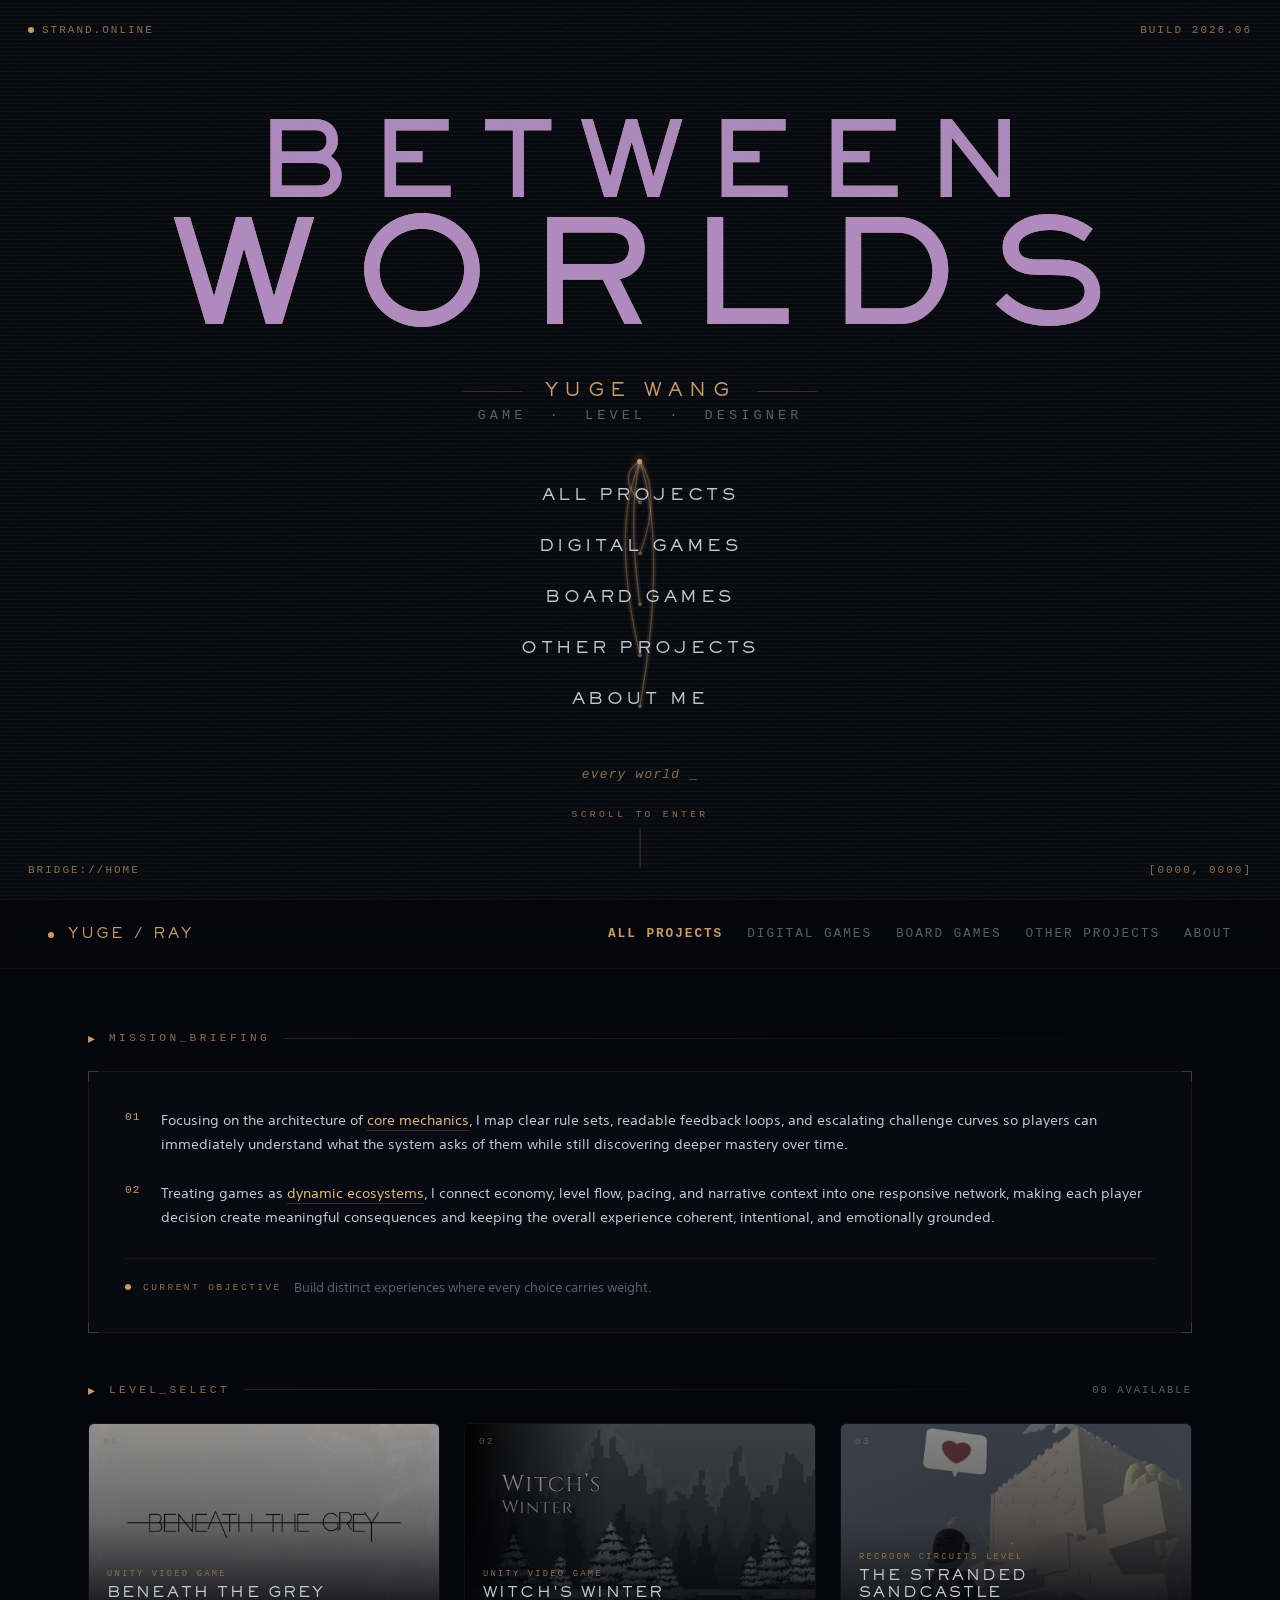
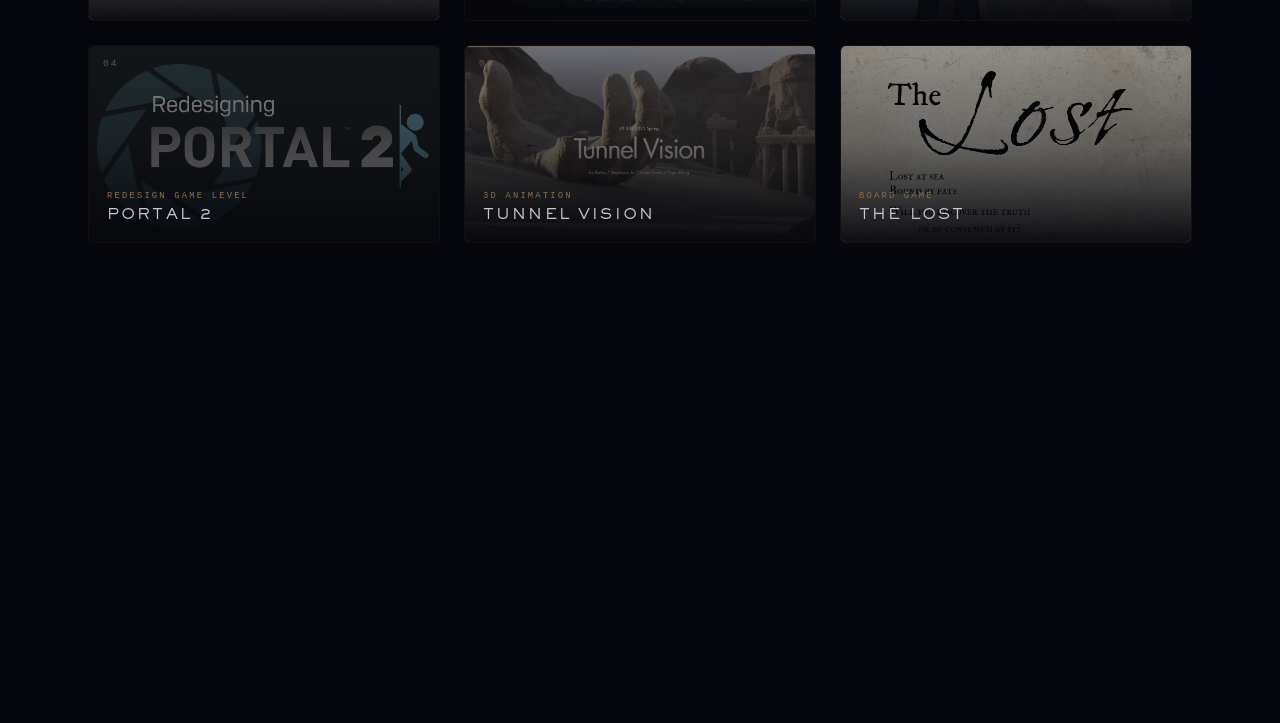
==== index.html @ 74f47733 "done" ====
<!DOCTYPE html>
<html lang="en">
<head>
  <meta charset="UTF-8">
  <title>Yuge Wang — Game & Level Designer</title>
  <meta name="viewport" content="width=device-width, initial-scale=1">
  <link rel="stylesheet" href="css/main.css">
  <link rel="stylesheet" href="css/home.css">

  <script type="importmap">
  {
    "imports": {
      "three": "https://cdn.jsdelivr.net/npm/three@0.172/build/three.module.js",
      "three/addons/": "https://cdn.jsdelivr.net/npm/three@0.172/examples/jsm/"
    }
  }
  </script>
</head>
<body>

  <!-- timefall rain layers -->
  <div class="timefall" aria-hidden="true"></div>
  <div class="timefall timefall--slow" aria-hidden="true"></div>
  <div class="grain" aria-hidden="true"></div>

  <!-- ======= HERO ======= -->
  <header class="hero" id="hero">

    <!-- Three.js WebGL canvas mounts here -->
    <div id="heroWebGL" class="hero-webgl"></div>

    <!-- Strand connection canvas -->
    <canvas id="strandCanvas" class="strand-canvas" aria-hidden="true"></canvas>

    <!-- HUD corners -->
    <div class="hud hud-tl anim-fade" style="--d:2s"><span class="hud-dot"></span>STRAND.ONLINE</div>
    <div class="hud hud-tr anim-fade" style="--d:2.2s">BUILD 2026.06</div>
    <div class="hud hud-bl anim-fade" style="--d:2.4s">BRIDGE://HOME</div>
    <div class="hud hud-br anim-fade" style="--d:2.6s" id="heroCoords">[0000, 0000]</div>

    <!-- Menu overlay -->
    <div class="menu-screen">

      <div class="hero-upper anim-fade" style="--d:.3s">
        <h1 class="hero-headline chromatic" data-text="BETWEEN">BETWEEN</h1>
        <h1 class="hero-headline hero-headline--2 chromatic" data-text="WORLDS">WORLDS</h1>
      </div>

      <div class="hero-credit anim-fade" style="--d:.7s">
        <span class="credit-line"></span>
        <span class="credit-name">Yuge Wang</span>
        <span class="credit-line"></span>
      </div>

      <p class="hero-role anim-fade" style="--d:.9s">game &ensp;· &ensp;level &ensp;· &ensp;designer</p>

      <!-- strand origin point -->
      <div class="strand-origin anim-fade" style="--d:1s" aria-hidden="true"></div>

      <nav class="main-menu anim-fade" style="--d:1.1s" id="mainMenu">
        <a href="#content-start" class="menu-item" data-filter="all">
          <span class="mi-label">ALL PROJECTS</span>
          <span class="mi-desc">explore all works</span>
        </a>
        <a href="#content-start" class="menu-item" data-filter="digital">
          <span class="mi-label">DIGITAL GAMES</span>
          <span class="mi-desc">Unity & Rec Room</span>
        </a>
        <a href="#content-start" class="menu-item" data-filter="board">
          <span class="mi-label">BOARD GAMES</span>
          <span class="mi-desc">tabletop systems</span>
        </a>
        <a href="#content-start" class="menu-item" data-filter="other">
          <span class="mi-label">OTHER PROJECTS</span>
          <span class="mi-desc">level design & 3D</span>
        </a>
        <a href="aboutMe.html" class="menu-item">
          <span class="mi-label">ABOUT ME</span>
          <span class="mi-desc">player profile</span>
        </a>
      </nav>

      <p class="hero-flavor anim-fade" style="--d:1.6s">
        <span id="typedText"></span><span class="blink-cursor">_</span>
      </p>
    </div>

    <a href="#content-start" class="scroll-cta anim-fade" style="--d:2s">
      <span class="scroll-label">SCROLL TO ENTER</span>
      <span class="scroll-line"></span>
    </a>
  </header>

  <!-- ======= PAGE CONTENT ======= -->
  <div class="page-wrapper" id="content-start">

    <div class="topbar">
      <div class="topbar-logo">
        <span class="status-dot" aria-hidden="true"></span>
        <a href="index.html">Yuge / Ray</a>
      </div>
      <nav class="topbar-nav desktop-nav">
        <a href="#content-start" class="topbar-link is-active" data-filter="all">All Projects</a>
        <a href="#content-start" class="topbar-link" data-filter="digital">Digital Games</a>
        <a href="#content-start" class="topbar-link" data-filter="board">Board Games</a>
        <a href="#content-start" class="topbar-link" data-filter="other">Other Projects</a>
        <a href="aboutMe.html" class="topbar-link">About</a>
      </nav>
      <button class="hamburger" onclick="toggleMenu()" aria-label="Toggle navigation menu" aria-expanded="false" aria-controls="mobileMenu">
        <span></span><span></span><span></span>
      </button>
    </div>

    <div class="mobile-menu-overlay" id="mobileMenu">
      <button class="close-btn" onclick="toggleMenu()">×</button>
      <nav class="mobile-nav-links">
        <a href="#content-start" class="mobile-link is-active" data-filter="all">All Projects</a>
        <a href="#content-start" class="mobile-link" data-filter="digital">Digital Games</a>
        <a href="#content-start" class="mobile-link" data-filter="board">Board Games</a>
        <a href="#content-start" class="mobile-link" data-filter="other">Other Projects</a>
        <a href="aboutMe.html" class="mobile-link">About</a>
      </nav>
    </div>

    <div class="scroll-progress" id="scrollProgress" aria-hidden="true"></div>

    <main class="main-content">

      <!-- MISSION BRIEFING -->
      <section class="mission-briefing">
        <div class="sec-header reveal">
          <span class="sec-marker">▸</span>
          <span class="sec-label">MISSION_BRIEFING</span>
          <span class="sec-line"></span>
        </div>

        <div class="briefing-panel reveal">
          <span class="panel-corner pc-tl" aria-hidden="true"></span>
          <span class="panel-corner pc-tr" aria-hidden="true"></span>
          <span class="panel-corner pc-bl" aria-hidden="true"></span>
          <span class="panel-corner pc-br" aria-hidden="true"></span>

          <div class="briefing-body">
            <div class="brief-row">
              <span class="brief-idx">01</span>
              <p class="briefing-text">
                Focusing on the architecture of <span class="highlight-tape">core mechanics</span>, I map clear rule sets, readable feedback loops, and escalating challenge curves so players can immediately understand what the system asks of them while still discovering deeper mastery over time.
              </p>
            </div>
            <div class="brief-row">
              <span class="brief-idx">02</span>
              <p class="briefing-text">
                Treating games as <span class="highlight-tape">dynamic ecosystems</span>, I connect economy, level flow, pacing, and narrative context into one responsive network, making each player decision create meaningful consequences and keeping the overall experience coherent, intentional, and emotionally grounded.
              </p>
            </div>
          </div>

          <div class="objective-bar">
            <span class="obj-dot" aria-hidden="true"></span>
            <span class="obj-tag">CURRENT OBJECTIVE</span>
            <span class="obj-text">Build distinct experiences where every choice carries weight.</span>
          </div>
        </div>
      </section>

      <!-- LEVEL SELECT -->
      <section class="level-select">
        <div class="sec-header reveal">
          <span class="sec-marker">▸</span>
          <span class="sec-label">LEVEL_SELECT</span>
          <span class="sec-line"></span>
          <span class="sec-count">08 AVAILABLE</span>
        </div>

        <div class="project-grid">
          <a href="projects/beneathTheGrey.html" class="project-card reveal" data-tilt data-cat="digital">
            <span class="card-lv">01</span>
            <div class="card-img"><img src="img/beneathTheGrey/Cover.png" alt="Beneath the Grey" loading="lazy"></div>
            <div class="card-gradient"></div>
            <div class="card-info"><span class="card-type">UNITY VIDEO GAME</span><h3 class="card-name">BENEATH THE GREY</h3></div>
            <div class="card-shine"></div>
          </a>
          <a href="projects/witchsWinter.html" class="project-card reveal" data-tilt data-cat="digital">
            <span class="card-lv">02</span>
            <div class="card-img"><img src="img/witch'sWinter/cover.png" alt="Witch's Winter" loading="lazy"></div>
            <div class="card-gradient"></div>
            <div class="card-info"><span class="card-type">UNITY VIDEO GAME</span><h3 class="card-name">WITCH'S WINTER</h3></div>
            <div class="card-shine"></div>
          </a>
          <a href="projects/sandcastle.html" class="project-card reveal" data-tilt data-cat="digital">
            <span class="card-lv">03</span>
            <div class="card-img"><img src="img/sand-castle/cover.png" alt="The Stranded Sandcastle" loading="lazy"></div>
            <div class="card-gradient"></div>
            <div class="card-info"><span class="card-type">RECROOM CIRCUITS LEVEL</span><h3 class="card-name">THE STRANDED SANDCASTLE</h3></div>
            <div class="card-shine"></div>
          </a>
          <a href="projects/portal2.html" class="project-card reveal" data-tilt data-cat="other">
            <span class="card-lv">04</span>
            <div class="card-img"><img src="img/redesign-portal/cover.png" alt="Portal 2 Level Redesign" loading="lazy"></div>
            <div class="card-gradient"></div>
            <div class="card-info"><span class="card-type">REDESIGN GAME LEVEL</span><h3 class="card-name">PORTAL 2</h3></div>
            <div class="card-shine"></div>
          </a>
          <a href="projects/tunnelVision.html" class="project-card reveal" data-tilt data-cat="other">
            <span class="card-lv">05</span>
            <div class="card-img"><img src="img/tunnel-vision/cover.png" alt="Tunnel Vision" loading="lazy"></div>
            <div class="card-gradient"></div>
            <div class="card-info"><span class="card-type">3D ANIMATION</span><h3 class="card-name">TUNNEL VISION</h3></div>
            <div class="card-shine"></div>
          </a>
          <a href="projects/theLost.html" class="project-card reveal" data-tilt data-cat="board">
            <span class="card-lv">06</span>
            <div class="card-img"><img src="img/the-lost/thelost-poster.png" alt="The Lost" loading="lazy"></div>
            <div class="card-gradient"></div>
            <div class="card-info"><span class="card-type">BOARD GAME</span><h3 class="card-name">THE LOST</h3></div>
            <div class="card-shine"></div>
          </a>
          <a href="projects/purrSuation.html" class="project-card reveal" data-tilt data-cat="board">
            <span class="card-lv">07</span>
            <div class="card-img"><img src="img/purr-suation/cover.png" alt="Purr-suation" loading="lazy"></div>
            <div class="card-gradient"></div>
            <div class="card-info"><span class="card-type">BOARD GAME</span><h3 class="card-name">PURR-SUATION</h3></div>
            <div class="card-shine"></div>
          </a>
          <a href="projects/moonlightIsland.html" class="project-card reveal" data-tilt data-cat="board">
            <span class="card-lv">08</span>
            <div class="card-img"><img src="img/moonlight-island/cover.png" alt="Moonlight Island" loading="lazy"></div>
            <div class="card-gradient"></div>
            <div class="card-info"><span class="card-type">BOARD GAME</span><h3 class="card-name">MOONLIGHT ISLAND</h3></div>
            <div class="card-shine"></div>
          </a>
        </div>
      </section>

      <footer class="page-footer reveal">
        <a href="#hero" class="footer-top">↑ RETURN TO MENU</a>
        <p class="footer-copy">© 2026 Yuge Wang · Crafted World by passion.</p>
      </footer>
    </main>
  </div>

<!-- ======= NON-MODULE SCRIPTS (menu, scroll, cards) ======= -->
<script>
(function () {
  'use strict';

  window.toggleMenu = function () {
    var menu = document.getElementById('mobileMenu');
    var btn  = document.querySelector('.hamburger');
    var open = menu.classList.toggle('active');
    document.body.classList.toggle('no-scroll');
    btn.setAttribute('aria-expanded', open);
  };

  /* --- hero coords --- */
  var hero = document.getElementById('hero');
  var coordsEl = document.getElementById('heroCoords');
  if (hero && window.matchMedia('(pointer:fine)').matches) {
    hero.addEventListener('mousemove', function (e) {
      coordsEl.textContent = '[' +
        String(Math.round(e.clientX)).padStart(4,'0') + ', ' +
        String(Math.round(e.clientY)).padStart(4,'0') + ']';
    });
  }

  /* --- typing --- */
  var typedEl = document.getElementById('typedText');
  var phrase  = 'every world is a bridge to the next';
  var ci = 0;
  function typeNext() {
    if (ci < phrase.length) {
      typedEl.textContent += phrase.charAt(ci++);
      setTimeout(typeNext, 40 + Math.random() * 45);
    }
  }
  setTimeout(typeNext, 1700);

  /* --- menu hover dimming --- */
  var menuItems = document.querySelectorAll('.menu-item');
  menuItems.forEach(function (item) {
    item.addEventListener('mouseenter', function () {
      menuItems.forEach(function (o) { if (o !== item) o.classList.add('dimmed'); });
    });
    item.addEventListener('mouseleave', function () {
      menuItems.forEach(function (o) { o.classList.remove('dimmed'); });
    });
  });

  /* --- scroll reveal --- */
  var reveals = document.querySelectorAll('.reveal');
  if ('IntersectionObserver' in window) {
    var io = new IntersectionObserver(function (ens) {
      ens.forEach(function (en) {
        if (en.isIntersecting) { en.target.classList.add('revealed'); io.unobserve(en.target); }
      });
    }, { threshold: .1 });
    reveals.forEach(function (el) { io.observe(el); });
  } else {
    reveals.forEach(function (el) { el.classList.add('revealed'); });
  }

  /* --- scroll progress --- */
  var bar = document.getElementById('scrollProgress');
  window.addEventListener('scroll', function () {
    var h = document.documentElement.scrollHeight - window.innerHeight;
    bar.style.width = (h > 0 ? window.scrollY / h * 100 : 0) + '%';
  }, { passive: true });

  /* --- project filter --- */
  var allCards = document.querySelectorAll('.project-card');
  var countEl  = document.querySelector('.sec-count');
  var filterLinks = document.querySelectorAll('[data-filter]');
  var currentFilter = 'all';

  function applyFilter(cat) {
    currentFilter = cat;
    var visible = 0;
    allCards.forEach(function (card) {
      var match = (cat === 'all' || card.getAttribute('data-cat') === cat);
      if (match) {
        card.classList.remove('card-hidden');
        visible++;
      } else {
        card.classList.add('card-hidden');
      }
    });
    if (countEl) countEl.textContent = (visible < 10 ? '0' : '') + visible + ' AVAILABLE';

    filterLinks.forEach(function (link) {
      var isMatch = link.getAttribute('data-filter') === cat;
      link.classList.toggle('is-active', isMatch);
    });
  }

  filterLinks.forEach(function (link) {
    link.addEventListener('click', function (e) {
      var cat = link.getAttribute('data-filter');
      if (cat) {
        e.preventDefault();
        applyFilter(cat);
        var target = document.getElementById('content-start');
        if (target) target.scrollIntoView({ behavior: 'smooth' });
        // close mobile menu if open
        var mobileMenu = document.getElementById('mobileMenu');
        if (mobileMenu && mobileMenu.classList.contains('active')) {
          window.toggleMenu();
        }
      }
    });
  });

  /* --- restore filter from cross-page navigation --- */
  var savedFilter = localStorage.getItem('filter');
  if (savedFilter) {
    localStorage.removeItem('filter');
    applyFilter(savedFilter);
  }

  /* --- 3D tilt cards --- */
  if (window.matchMedia('(pointer:fine)').matches) {
    document.querySelectorAll('[data-tilt]').forEach(function (card) {
      var shine = card.querySelector('.card-shine');
      card.addEventListener('mousemove', function (e) {
        var r = card.getBoundingClientRect();
        var x = e.clientX - r.left, y = e.clientY - r.top;
        var cx = r.width / 2, cy = r.height / 2;
        card.style.transform =
          'perspective(800px) rotateX(' + ((y-cy)/cy*-5) +
          'deg) rotateY(' + ((x-cx)/cx*5) + 'deg) scale(1.02)';
        if (shine) {
          shine.style.setProperty('--sx', (x/r.width*100)+'%');
          shine.style.setProperty('--sy', (y/r.height*100)+'%');
        }
      });
      card.addEventListener('mouseleave', function () { card.style.transform = ''; });
    });
  }
})();
</script>

<!-- ES module scripts (Three.js scene + strands) -->
<script type="module" src="js/scene.js"></script>
<script type="module" src="js/strands.js"></script>

</body>
</html>
---- css/main.css ----
/* Sackers Gothic */
@font-face { font-family: 'SackersGothic'; src: url('../font/Sackers Gothic Light.woff2') format('woff2'); font-weight: 300; font-style: normal; }
@font-face { font-family: 'SackersGothic'; src: url('../font/Sackers Gothic Medium.woff2') format('woff2'); font-weight: 500; font-style: normal; }
@font-face { font-family: 'SackersGothic'; src: url('../font/Sackers Gothic Heavy.woff2') format('woff2'); font-weight: 700; font-style: normal; }

/* SST */
@font-face { font-family: 'SST'; src: url('../font/SSTLight.TTF') format('truetype'); font-weight: 300; font-style: normal; }
@font-face { font-family: 'SST'; src: url('../font/SSTRg.TTF') format('truetype'); font-weight: 400; font-style: normal; }
@font-face { font-family: 'SSTCondensed'; src: url('../font/SSTRgCn.TTF') format('truetype'); font-weight: 400; font-style: normal; }


*, *::before, *::after { 
  box-sizing: border-box; 
}

*:focus-visible {
  outline: 2px solid #333; 
  outline-offset: 6px; 
  border-radius: 2px;
}

html { 
  scroll-behavior: smooth; 
}

html, body { 
  margin: 0; 
  padding: 0; 
  min-height: 100%; 
}

body {
  font-family: 'SST', sans-serif;
  background-color: #fcfcfc;
  color: #333333;
}

img { 
  max-width: 100%; 
  display: block; 
}

a { 
  text-decoration: none; 
}

body.no-scroll { 
  overflow: hidden; 
}

h1, h2, h3, h4, h5, h6, .section-title {
  font-family: 'SackersGothic', sans-serif;
  font-weight: 500;
  text-transform: uppercase;
}

.page-wrapper {
  max-width: 100%;
  margin: 0 auto;
  background-color: #ffffff;
  position: relative;
  z-index: 2;
}

.main-content {
  padding: 0 5rem 5rem;
}


.topbar {
  display: flex;
  align-items: center;
  justify-content: space-between;
  padding: 2.5rem 5rem; 
  background-color: #fcfcfc;
}

.topbar-logo a {
  font-family: 'SackersGothic', sans-serif;
  font-size: 20px;
  font-weight: 600;
  line-height: 22px;
  letter-spacing: 0.0625rem;
  text-transform: uppercase;
  color: #333333;
}

.topbar-logo a:hover {
  color: #111111; 
}

.topbar-nav {
  display: flex;
  gap: 2rem; 
  flex-wrap: wrap;
  justify-content: flex-end;
}

.topbar-link {
  font-family: 'SackersGothic', sans-serif; 
  font-size: 13px;
  font-weight: 500;
  line-height: 28px;
  letter-spacing: 0.04rem;
  text-transform: uppercase;
  color: #333333;
}
.topbar-link:hover { 
  color: #cad467; 
  text-decoration: line-through; 
}

.topbar-link.is-active { 
  color: #cad467; 
  font-weight: 600; 
  text-decoration: line-through; 
}

.hamburger {
  display: none; 
  flex-direction: column;
  justify-content: space-between;
  width: 1.875rem;
  height: 1.25rem;
  background: none;
  border: none;
  cursor: pointer;
  z-index: 101;
  padding: 0;
}

.hamburger span {
  display: block; 
  width: 100%; 
  height: 0.125rem;
  background-color: #333; 
  transition: all 0.3s ease;
}

.mobile-menu-overlay {
  position: fixed; 
  top: 0; 
  left: 0; 
  width: 100%; 
  height: 100%;
  background-color: #ffffff;
  z-index: 1000;
  display: flex; 
  flex-direction: column; 
  align-items: center; 
  justify-content: center;
  opacity: 0; 
  visibility: hidden;
  transition: opacity 0.4s ease, visibility 0.4s ease;
}

.mobile-menu-overlay.active {
  opacity: 1; 
  visibility: visible; 
}

.close-btn {
  position: absolute; 
  top: 1.875rem; 
  right: 2.5rem;
  font-family: 'SST', sans-serif; 
  font-size: 40px;
  background: none; 
  border: none; 
  cursor: pointer; 
  color: #333; 
  line-height: 1;
}


.mobile-nav-links {
  display: flex; 
  flex-direction: column; 
  align-items: center; 
  gap: 2rem;
}

.mobile-link {
  font-family: 'SackersGothic', sans-serif; 
  font-size: 24px;
  color: #333; 
  text-transform: uppercase; 
  position: relative; 
  transition: color 0.3s ease;
}

.mobile-link:hover, .mobile-link.is-active {
  color: #cad467; 
  text-decoration: 
  line-through; font-weight: 600;
}


.project-section { 
  padding-top: 0; 
}

.project-grid {
  display: grid;
  grid-template-columns: repeat(3, 1fr);
  gap: 1.5rem;
}

.project-item {
  position: relative;
  display: block;
  overflow: hidden;
  background-color: #000000;
  color: #ffffff;
}

.project-imgbox { 
  position: relative; 
  padding-bottom: 56.25%; 
}

.project-imgbox img {
  position: absolute; 
  top: 0; 
  left: 0; 
  width: 100%; 
  height: 100%;
  transition: transform 0.6s ease-out, filter 0.4s ease;
  filter: grayscale(0);
}

.project-item::after {
  content: ""; 
  position: absolute; 
  top: 0; 
  left: 0; 
  right: 0; 
  bottom: 0;
  background-color: #000000; 
  opacity: 0; 
  transition: opacity 0.4s ease;
  z-index: 1;
}


.project-info {
  position: absolute; 
  top: 50%; 
  left: 50%;
  transform: translate(-50%, -40%);
  width: 80%; 
  text-align: center;
  z-index: 2; 
  opacity: 0;
  transition: opacity 0.4s ease, transform 0.4s ease;
}

.project-name {
  margin: 0 0 0.75rem;
  font-family: 'SackersGothic', sans-serif; 
  font-size: 24px;
  font-weight: 700; 
  line-height: 1.2; 
  color: #ffffff; 
  letter-spacing: 0.125rem;
}

.project-type {
  margin: 0;
  font-family: 'SSTCondensed', sans-serif; 
  font-size: 13px;
  line-height: 1.4; 
  color: #e4f348;
  text-decoration: line-through; 
  letter-spacing: 0.1625rem; 
  text-transform: uppercase;
}

.project-item:hover .project-imgbox img { 
  transform: scale(1.08); 
  filter: grayscale(100%); 
}

.project-item:hover::after { 
  opacity: 0.85; 
}

.project-item:hover .project-info { 
  opacity: 1; 
  transform: translate(-50%, -50%); 
}

.back-top {
  margin: 5rem auto 0;
  text-align: center;
  font-family: 'SST', sans-serif; 
  font-size: 16px;
  font-weight: 900; 
  line-height: 18px; 
  color: #cad467;
}

.back-top a:hover { 
  color: #333333; 
}



@media (max-width: 78.125rem) {
  .desktop-nav { 
    display: none; 
  }
  .hamburger { 
    display: flex; 
  }
}

@media (max-width: 64.375rem) {
  
  .main-content {
    padding: 1.25rem 1.25rem 3.75rem; 
  }

  .topbar {
    padding: 1.875rem 2.5rem;
  }

  .project-grid {
    grid-template-columns: repeat(2, 1fr);
    gap: 1rem; 
  }
  
  .project-info { 
    width: 90%; 
  }
}


@media (max-width: 33.75rem) {
  
  .topbar { 
    padding: 1.25rem 1.25rem; 
  }

  .main-content { 
    padding-bottom: 2.5rem; 
  }

  .project-grid {
    grid-template-columns: 1fr;
    gap: 1rem;
  }
  
  .mobile-link { 
    font-size: 20px; 
  }
  
  .close-btn { 
    top: 1.25rem; 
    right: 1.25rem; 
  }
}
---- css/home.css ----
/* =================================================================
   HOME.CSS — Death Stranding Redesign
   Palette: deep navy #06070c / amber #c89b6b / cool slate #8b9bb4
   ================================================================= */

/* ---- palette tokens ---- */
:root {
  --bg-deep:   #06070c;
  --bg-panel:  #0c0e16;
  --amber:     #c89b6b;
  --amber-dim: #8c6e4a;
  --amber-glow:#e0b880;
  --text:      #c5c8d2;
  --text-dim:  #5a5e6a;
  --blue-fog:  #3a4660;
  --accent:    #d0a870;
}

/* ---- BODY OVERRIDE ---- */
body {
  background: var(--bg-deep);
  color: var(--text);
  overflow-x: hidden;
  position: relative;
}

/* ================================================================
   TIMEFALL RAIN — two CSS layers
   ================================================================ */
.timefall {
  position: fixed; inset: 0;
  pointer-events: none;
  z-index: 9000;
  background: repeating-linear-gradient(
    180deg,
    transparent,
    transparent 3px,
    rgba(140, 170, 220, 0.04) 3px,
    rgba(140, 170, 220, 0.04) 4px
  );
  background-size: 100% 8px;
  animation: rainFall 0.6s linear infinite;
}
.timefall--slow {
  background: repeating-linear-gradient(
    177deg,
    transparent,
    transparent 5px,
    rgba(120, 150, 200, 0.025) 5px,
    rgba(120, 150, 200, 0.025) 6px
  );
  background-size: 100% 12px;
  animation: rainFall 1.4s linear infinite;
}
@keyframes rainFall {
  0%   { background-position: 0 0; }
  100% { background-position: 0 100%; }
}

/* film grain */
.grain {
  position: fixed; inset: 0;
  pointer-events: none;
  z-index: 9001;
  opacity: 0.04;
  background: url("data:image/svg+xml,%3Csvg xmlns='http://www.w3.org/2000/svg' width='200' height='200'%3E%3Cfilter id='n'%3E%3CfeTurbulence type='fractalNoise' baseFrequency='0.85' numOctaves='4' stitchTiles='stitch'/%3E%3C/filter%3E%3Crect width='100%25' height='100%25' filter='url(%23n)' opacity='1'/%3E%3C/svg%3E");
}

/* ================================================================
   HERO
   ================================================================ */
.hero {
  position: relative;
  width: 100%;
  height: 100vh;
  overflow: hidden;
  display: flex;
  align-items: center;
  justify-content: center;
}

/* Three.js WebGL canvas container */
.hero-webgl {
  position: absolute; inset: 0;
  z-index: 0;
}
.hero-webgl canvas {
  display: block;
  width: 100%; height: 100%;
}

/* Strand canvas overlay */
.strand-canvas {
  position: absolute; inset: 0;
  z-index: 1;
  pointer-events: none;
}

/* ---- HUD corners ---- */
.hud {
  position: absolute;
  z-index: 5;
  font-family: 'Courier New', monospace;
  font-size: 11px;
  letter-spacing: 2px;
  color: var(--amber-dim);
  opacity: 0.4;
  text-transform: uppercase;
  pointer-events: none;
}
.hud-tl { top: 24px; left: 28px; }
.hud-tr { top: 24px; right: 28px; }
.hud-bl { bottom: 24px; left: 28px; }
.hud-br { bottom: 24px; right: 28px; font-variant-numeric: tabular-nums; }
.hud-dot {
  display: inline-block;
  width: 6px; height: 6px;
  border-radius: 50%;
  background: var(--amber);
  margin-right: 8px;
  animation: pulse 2.5s ease infinite;
}
@keyframes pulse {
  0%, 100% { opacity: 0.5; }
  50%      { opacity: 1; }
}

/* ---- menu screen (centered overlay) ---- */
.menu-screen {
  position: relative;
  z-index: 3;
  display: flex;
  flex-direction: column;
  align-items: center;
  text-align: center;
  padding: 0 20px;
  gap: 0;
}

/* ---- hero upper (headline) ---- */
.hero-upper {
  display: flex;
  flex-direction: column;
  align-items: center;
  margin-bottom: 22px;
}

/* ---- HEADLINE with CHROMATIC ABERRATION ---- */
.hero-headline {
  font-family: 'SackersGothic', 'Courier New', monospace;
  font-weight: 700;
  font-size: clamp(2.8rem, 9vw, 6.5rem);
  letter-spacing: 0.2em;
  line-height: 1;
  color: #e8dcc8;
  margin: 0;
  position: relative;
  text-indent: 0.2em;
}
.hero-headline--2 {
  font-size: clamp(3.5rem, 12vw, 9rem);
  letter-spacing: 0.22em;
  text-indent: 0.22em;
  margin-top: -0.05em;
  color: #f0e4d0;
}
.chromatic::before,
.chromatic::after {
  content: attr(data-text);
  position: absolute;
  top: 0; left: 0; right: 0;
  pointer-events: none;
  white-space: pre;
}
.chromatic::before {
  color: rgba(255, 70, 70, 0.45);
  animation: chromaR 8s ease-in-out infinite alternate;
}
.chromatic::after {
  color: rgba(70, 110, 255, 0.4);
  animation: chromaB 8s ease-in-out infinite alternate-reverse;
}
@keyframes chromaR {
  0%   { transform: translate(-1px, 0); }
  50%  { transform: translate(3px, -1px); }
  100% { transform: translate(-1px, 1px); }
}
@keyframes chromaB {
  0%   { transform: translate(1px, 0); }
  50%  { transform: translate(-3px, 1px); }
  100% { transform: translate(1px, -1px); }
}

/* ---- credit line (name) ---- */
.hero-credit {
  display: flex;
  align-items: center;
  justify-content: center;
  gap: 22px;
  margin-bottom: 6px;
}
.credit-name {
  font-family: 'SackersGothic', 'Courier New', monospace;
  font-weight: 500;
  font-size: clamp(0.85rem, 1.6vw, 1.1rem);
  letter-spacing: 0.35em;
  color: var(--amber);
  text-transform: uppercase;
  white-space: nowrap;
}
.credit-line {
  display: block;
  width: 60px; height: 1px;
  background: var(--amber-dim);
  opacity: 0.35;
}

/* ---- role ---- */
.hero-role {
  font-family: 'Courier New', monospace;
  font-size: clamp(0.7rem, 1.2vw, 0.85rem);
  letter-spacing: 0.3em;
  color: var(--text-dim);
  text-transform: uppercase;
  margin: 0 0 36px;
}

/* ---- strand origin node ---- */
.strand-origin {
  width: 5px; height: 5px;
  border-radius: 50%;
  background: var(--amber);
  margin-bottom: 14px;
  box-shadow: 0 0 10px var(--amber), 0 0 28px rgba(200,155,110,0.25);
}

/* ---- MAIN MENU (vertical game menu) ---- */
.main-menu {
  display: flex;
  flex-direction: column;
  align-items: center;
  gap: 2px;
  margin-bottom: 36px;
}
.menu-item {
  display: flex;
  flex-direction: column;
  align-items: center;
  padding: 9px 32px;
  text-decoration: none;
  color: var(--text);
  transition: color .25s, opacity .25s;
  cursor: pointer;
}
.menu-item .mi-label {
  font-family: 'SackersGothic', 'Courier New', monospace;
  font-weight: 500;
  font-size: clamp(0.8rem, 1.5vw, 1rem);
  letter-spacing: 0.22em;
}
.menu-item .mi-desc {
  font-family: 'Courier New', monospace;
  font-size: 0.65rem;
  letter-spacing: 0.12em;
  color: var(--text-dim);
  opacity: 0;
  transform: translateY(-4px);
  transition: opacity .3s, transform .3s;
}
.menu-item:hover .mi-desc,
.menu-item:focus .mi-desc {
  opacity: 1;
  transform: translateY(0);
}
.menu-item:hover {
  color: var(--amber-glow);
}
.menu-item.dimmed {
  opacity: 0.15;
}

/* flavor text */
.hero-flavor {
  font-family: 'Courier New', monospace;
  font-size: 0.8rem;
  color: var(--amber-dim);
  letter-spacing: 0.1em;
  margin: 0;
  opacity: 0.55;
  font-style: italic;
}
.blink-cursor {
  animation: blink 1s step-end infinite;
  font-style: normal;
}
@keyframes blink { 50% { opacity: 0; } }

/* ---- scroll cta ---- */
.scroll-cta {
  position: absolute;
  bottom: 32px; left: 50%;
  transform: translateX(-50%);
  z-index: 4;
  display: flex;
  flex-direction: column;
  align-items: center;
  text-decoration: none;
  color: var(--amber-dim);
  gap: 8px;
}
.scroll-label {
  font-family: 'Courier New', monospace;
  font-size: 0.6rem;
  letter-spacing: 0.35em;
  text-transform: uppercase;
}
.scroll-line {
  width: 1px; height: 40px;
  background: var(--amber-dim);
  opacity: 0.4;
  animation: scrollPulse 2s ease infinite;
}
@keyframes scrollPulse {
  0%, 100% { scaleY: 1; opacity: 0.4; }
  50%      { scaleY: 0.6; opacity: 0.7; }
}

/* ---- entry animations ---- */
.anim-fade {
  opacity: 0;
  translate: 0 16px;
  animation: fadeUp .8s ease forwards;
  animation-delay: var(--d, 0s);
}
@keyframes fadeUp {
  to { opacity: 1; translate: 0 0; }
}

/* ================================================================
   PAGE WRAPPER / CONTENT AREA
   ================================================================ */
.page-wrapper {
  position: relative;
  z-index: 2;
  background: var(--bg-deep);
  background-color: var(--bg-deep);
}

/* override main.css topbar light theme */
.topbar-link:hover,
.topbar-link.is-active {
  text-decoration: none;
}
.hamburger span {
  background-color: var(--amber-dim);
}
.close-btn {
  color: var(--amber);
}
.mobile-menu-overlay {
  background-color: rgba(6, 7, 12, 0.96);
}
.mobile-link:hover,
.mobile-link.is-active {
  text-decoration: none;
}

/* ---- topbar ---- */
.topbar {
  position: sticky;
  top: 0;
  z-index: 100;
  display: flex;
  align-items: center;
  justify-content: space-between;
  padding: 16px clamp(20px, 4vw, 48px);
  background: rgba(6, 7, 12, 0.85);
  backdrop-filter: blur(12px);
  border-bottom: 1px solid rgba(200, 155, 107, 0.06);
}
.topbar-logo a {
  font-family: 'SackersGothic', 'Courier New', monospace;
  font-weight: 500;
  color: var(--amber);
  text-decoration: none;
  font-size: 0.85rem;
  letter-spacing: 0.2em;
}
.status-dot {
  display: inline-block;
  width: 6px; height: 6px;
  background: var(--amber);
  border-radius: 50%;
  margin-right: 10px;
  animation: pulse 2.5s ease infinite;
}
.topbar-link {
  font-family: 'Courier New', monospace;
  color: var(--text-dim);
  text-decoration: none;
  font-size: 0.8rem;
  letter-spacing: 0.15em;
  text-transform: uppercase;
  padding: 4px 0;
  transition: color .2s;
}
.topbar-link:hover, .topbar-link.is-active {
  color: var(--amber);
}

.desktop-nav {
  display: flex;
  gap: 1.5rem;
}

/* scroll progress bar */
.scroll-progress {
  position: fixed;
  top: 0; left: 0;
  height: 2px;
  width: 0;
  background: linear-gradient(90deg, var(--amber-dim), var(--amber-glow));
  z-index: 200;
  transition: width .1s linear;
}

/* ---- main content ---- */
.main-content {
  max-width: 1200px;
  margin: 0 auto;
  padding: 60px clamp(20px, 4vw, 48px) 40px;
}

/* ---- reveal scroll animations ---- */
.reveal {
  opacity: 0;
  transform: translateY(24px);
  transition: opacity .6s ease, transform .6s ease;
}
.reveal.revealed {
  opacity: 1;
  transform: translateY(0);
}

/* ================================================================
   MISSION BRIEFING
   ================================================================ */
.sec-header {
  display: flex;
  align-items: center;
  gap: 14px;
  margin-bottom: 24px;
}
.sec-marker {
  color: var(--amber);
  font-size: 0.9rem;
}
.sec-label {
  font-family: 'Courier New', monospace;
  font-size: 0.7rem;
  letter-spacing: 0.3em;
  color: var(--amber-dim);
  text-transform: uppercase;
  white-space: nowrap;
}
.sec-line {
  flex: 1;
  height: 1px;
  background: linear-gradient(90deg, var(--amber-dim), transparent);
  opacity: 0.25;
}
.sec-count {
  font-family: 'Courier New', monospace;
  font-size: 0.65rem;
  letter-spacing: 0.2em;
  color: var(--text-dim);
}

/* briefing panel */
.briefing-panel {
  position: relative;
  border: 1px solid rgba(200, 155, 107, 0.1);
  background: rgba(12, 14, 22, 0.6);
  backdrop-filter: blur(6px);
  padding: 36px;
  margin-bottom: 48px;
}
.panel-corner {
  position: absolute;
  width: 10px; height: 10px;
  border-color: var(--amber-dim);
  border-style: solid;
  opacity: 0.4;
}
.pc-tl { top: -1px; left: -1px; border-width: 1px 0 0 1px; }
.pc-tr { top: -1px; right: -1px; border-width: 1px 1px 0 0; }
.pc-bl { bottom: -1px; left: -1px; border-width: 0 0 1px 1px; }
.pc-br { bottom: -1px; right: -1px; border-width: 0 1px 1px 0; }

.briefing-body {
  display: flex;
  flex-direction: column;
  gap: 24px;
  margin-bottom: 28px;
}
.brief-row {
  display: flex;
  gap: 20px;
  align-items: flex-start;
}
.brief-idx {
  font-family: 'Courier New', monospace;
  font-size: 0.7rem;
  color: var(--amber);
  letter-spacing: 0.1em;
  flex-shrink: 0;
  padding-top: 3px;
}
.briefing-text {
  font-size: 0.9rem;
  line-height: 1.7;
  color: var(--text);
  margin: 0;
}
.highlight-tape {
  color: var(--amber-glow);
  border-bottom: 1px solid rgba(200, 155, 107, 0.25);
  padding-bottom: 1px;
}

.objective-bar {
  display: flex;
  align-items: center;
  gap: 12px;
  padding-top: 20px;
  border-top: 1px solid rgba(200, 155, 107, 0.08);
}
.obj-dot {
  width: 6px; height: 6px;
  background: var(--amber);
  border-radius: 50%;
  flex-shrink: 0;
  animation: pulse 2.5s ease infinite;
}
.obj-tag {
  font-family: 'Courier New', monospace;
  font-size: 0.6rem;
  letter-spacing: 0.25em;
  color: var(--amber-dim);
  text-transform: uppercase;
  flex-shrink: 0;
}
.obj-text {
  font-size: 0.8rem;
  color: var(--text-dim);
}

/* ================================================================
   PROJECT GRID (Level Select)
   ================================================================ */
.project-grid {
  display: grid;
  grid-template-columns: repeat(auto-fill, minmax(280px, 1fr));
  gap: 24px;
  margin-top: 20px;
}

.project-card {
  position: relative;
  display: block;
  overflow: hidden;
  border-radius: 6px;
  aspect-ratio: 16/9;
  text-decoration: none;
  color: var(--text);
  transform-style: preserve-3d;
  transition: transform .35s ease, box-shadow .35s ease, opacity .4s ease, scale .4s ease;
  border: 1px solid rgba(200, 155, 107, 0.06);
}
.project-card.card-hidden {
  opacity: 0;
  scale: 0.95;
  pointer-events: none;
  position: absolute;
  width: 0; height: 0;
  overflow: hidden;
  margin: 0; padding: 0; border: 0;
}
.project-card:hover {
  box-shadow:
    0 0 20px rgba(200, 155, 107, 0.1),
    0 8px 32px rgba(0,0,0,0.4);
}

.card-lv {
  position: absolute;
  top: 12px; left: 14px;
  z-index: 3;
  font-family: 'Courier New', monospace;
  font-size: 0.6rem;
  letter-spacing: 0.2em;
  color: var(--amber-dim);
  opacity: 0.7;
}

.card-img {
  position: absolute; inset: 0;
  overflow: hidden;
}
.card-img img {
  width: 100%; height: 100%;
  object-fit: cover;
  transition: transform .6s ease, filter .6s ease;
  filter: saturate(0.35) brightness(0.65);
}
.project-card:hover .card-img img {
  transform: scale(1.06);
  filter: saturate(0.7) brightness(0.8);
}

.card-gradient {
  position: absolute; inset: 0;
  z-index: 1;
  background: linear-gradient(
    0deg,
    rgba(6, 7, 12, 0.95) 0%,
    rgba(6, 7, 12, 0.3) 50%,
    transparent 100%
  );
}

.card-info {
  position: absolute;
  bottom: 18px; left: 18px; right: 18px;
  z-index: 2;
}
.card-type {
  font-family: 'Courier New', monospace;
  font-size: 0.55rem;
  letter-spacing: 0.25em;
  color: var(--amber-dim);
  text-transform: uppercase;
  display: block;
  margin-bottom: 6px;
}
.card-name {
  font-family: 'SackersGothic', 'Courier New', monospace;
  font-weight: 500;
  font-size: 0.9rem;
  letter-spacing: 0.15em;
  color: var(--text);
  margin: 0;
  transition: color .3s;
}
.project-card:hover .card-name {
  color: var(--amber-glow);
}

.card-shine {
  position: absolute; inset: 0;
  z-index: 4;
  pointer-events: none;
  background: radial-gradient(
    circle at var(--sx, 50%) var(--sy, 50%),
    rgba(200,155,107,0.08) 0%,
    transparent 60%
  );
  opacity: 0;
  transition: opacity .3s;
}
.project-card:hover .card-shine { opacity: 1; }

/* ================================================================
   FOOTER
   ================================================================ */
.page-footer {
  text-align: center;
  padding: 60px 0 40px;
  border-top: 1px solid rgba(200, 155, 107, 0.06);
  margin-top: 60px;
}
.footer-top {
  font-family: 'Courier New', monospace;
  font-size: 0.65rem;
  letter-spacing: 0.3em;
  color: var(--amber-dim);
  text-decoration: none;
  transition: color .2s;
}
.footer-top:hover { color: var(--amber); }
.footer-copy {
  font-size: 0.65rem;
  color: var(--text-dim);
  margin-top: 12px;
}

/* ================================================================
   RESPONSIVE
   ================================================================ */
@media (max-width: 768px) {
  .desktop-nav { display: none; }
  .hud { display: none; }

  .hero-headline {
    font-size: clamp(2rem, 10vw, 3.5rem);
  }
  .hero-headline--2 {
    font-size: clamp(2.5rem, 13vw, 4.5rem);
  }
  .credit-line { width: 28px; }
  .hero-credit { gap: 14px; }
  .hero-role { margin-bottom: 24px; }

  .menu-item { padding: 7px 16px; }
  .menu-item .mi-label { font-size: 0.75rem; }
  .menu-item .mi-desc { display: none; }

  .briefing-panel { padding: 24px; }
  .project-grid {
    grid-template-columns: 1fr;
    gap: 16px;
  }
}

@media (max-width: 480px) {
  .hero-headline {
    font-size: clamp(1.6rem, 10vw, 2.5rem);
  }
  .hero-headline--2 {
    font-size: clamp(2rem, 13vw, 3.2rem);
  }
  .credit-line { width: 18px; }
  .main-content { padding: 40px 16px 24px; }
}

/* ================================================================
   MOBILE MENU OVERLAY
   ================================================================ */
.mobile-menu-overlay {
  position: fixed;
  inset: 0;
  z-index: 1000;
  background: rgba(6, 7, 12, 0.96);
  backdrop-filter: blur(20px);
  display: flex;
  align-items: center;
  justify-content: center;
  opacity: 0;
  pointer-events: none;
  transition: opacity .35s;
}
.mobile-menu-overlay.active {
  opacity: 1;
  pointer-events: auto;
}
.close-btn {
  position: absolute;
  top: 20px; right: 24px;
  background: none;
  border: none;
  color: var(--amber);
  font-size: 2rem;
  cursor: pointer;
}
.mobile-nav-links {
  display: flex;
  flex-direction: column;
  align-items: center;
  gap: 24px;
}
.mobile-link {
  font-family: 'SackersGothic', 'Courier New', monospace;
  font-weight: 500;
  font-size: 1rem;
  letter-spacing: 0.2em;
  text-decoration: none;
  color: var(--text);
  transition: color .2s;
}
.mobile-link:hover, .mobile-link.is-active {
  color: var(--amber);
}

/* hamburger button */
.hamburger {
  display: none;
  flex-direction: column;
  gap: 5px;
  background: none;
  border: none;
  cursor: pointer;
  padding: 4px;
}
.hamburger span {
  display: block;
  width: 22px;
  height: 2px;
  background: var(--amber-dim);
  transition: transform .2s, opacity .2s;
}
@media (max-width: 768px) {
  .hamburger { display: flex; }
}
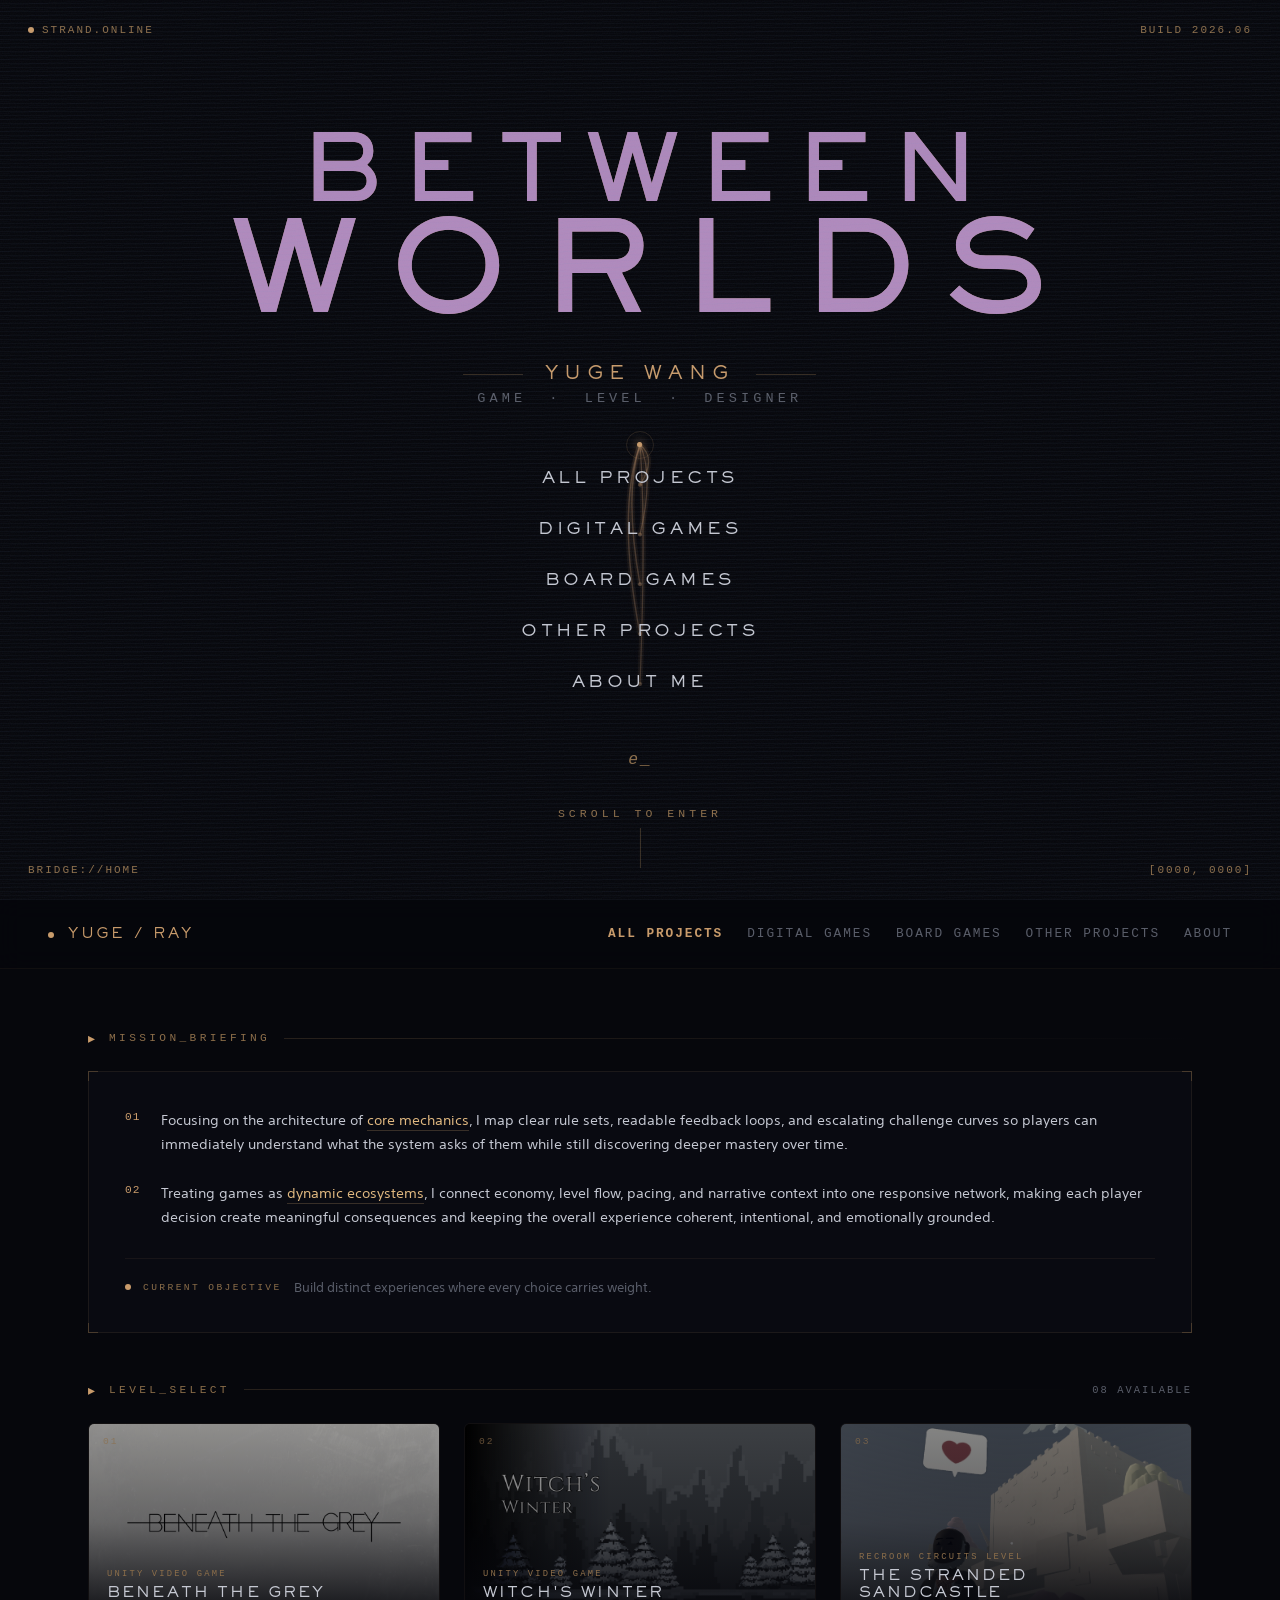
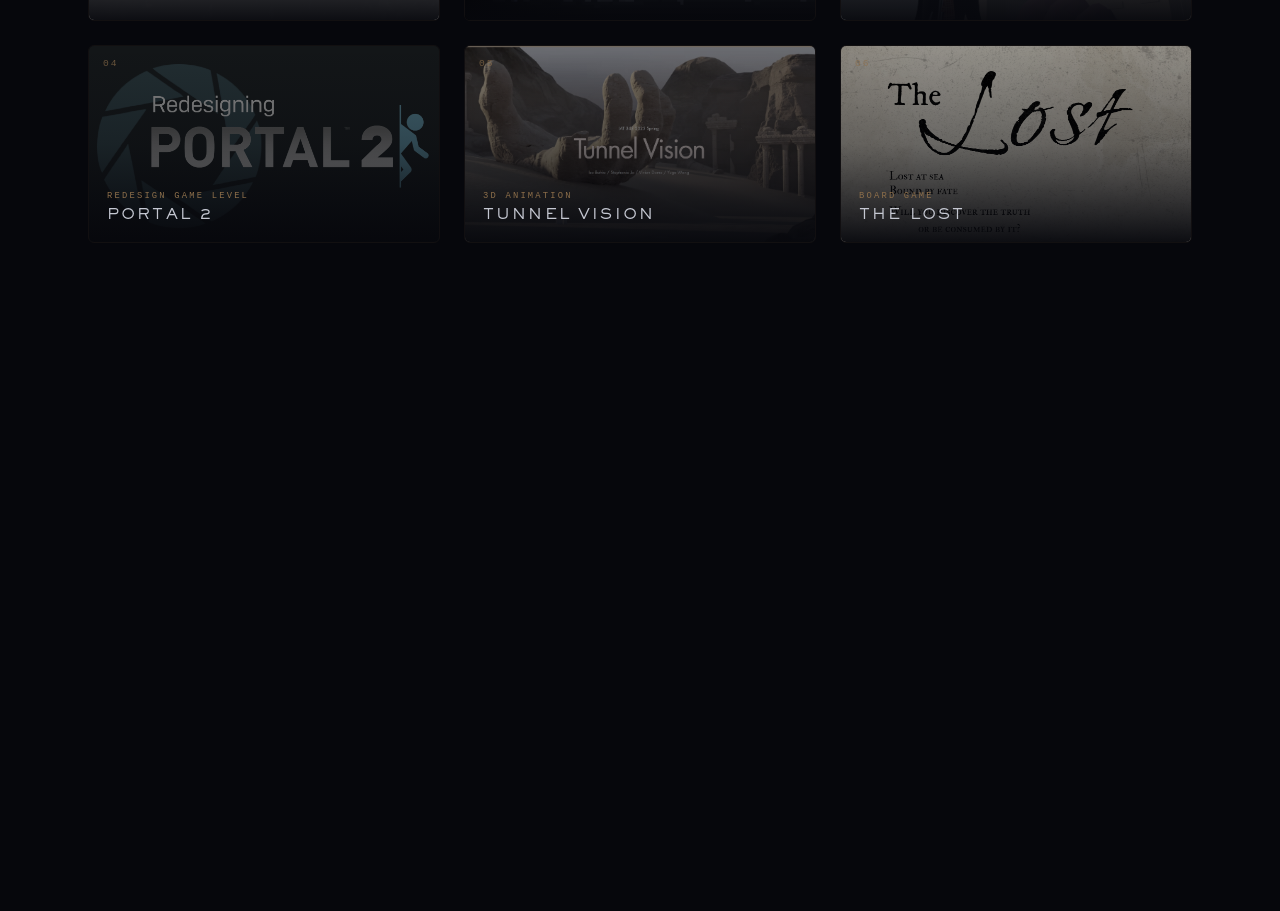
==== commit 505b1488: "1" ====
--- a/index.html
+++ b/index.html
@@ -32,16 +32,21 @@
     <!-- Strand connection canvas -->
     <canvas id="strandCanvas" class="strand-canvas" aria-hidden="true"></canvas>
 
+    <div class="hero-vignette" aria-hidden="true"></div>
+    <div class="hero-scan-sweep" aria-hidden="true"></div>
+    <div class="hero-chiral-noise" aria-hidden="true"></div>
+
     <!-- HUD corners -->
-    <div class="hud hud-tl anim-fade" style="--d:2s"><span class="hud-dot"></span>STRAND.ONLINE</div>
+    <div class="hud hud-tl anim-fade" style="--d:2s"><span class="hud-dot"></span><span id="hudChiral">STRAND.ONLINE</span></div>
     <div class="hud hud-tr anim-fade" style="--d:2.2s">BUILD 2026.06</div>
     <div class="hud hud-bl anim-fade" style="--d:2.4s">BRIDGE://HOME</div>
     <div class="hud hud-br anim-fade" style="--d:2.6s" id="heroCoords">[0000, 0000]</div>
 
     <!-- Menu overlay -->
     <div class="menu-screen">
-
-      <div class="hero-upper anim-fade" style="--d:.3s">
+      <div class="menu-screen-parallax" id="heroParallax">
+
+      <div class="hero-upper anim-fade" style="--d:.3s" id="heroUpper">
         <h1 class="hero-headline chromatic" data-text="BETWEEN">BETWEEN</h1>
         <h1 class="hero-headline hero-headline--2 chromatic" data-text="WORLDS">WORLDS</h1>
       </div>
@@ -83,9 +88,10 @@
       <p class="hero-flavor anim-fade" style="--d:1.6s">
         <span id="typedText"></span><span class="blink-cursor">_</span>
       </p>
+      </div>
     </div>
 
-    <a href="#content-start" class="scroll-cta anim-fade" style="--d:2s">
+    <a href="#content-start" class="scroll-cta anim-fade" style="--d:2s" id="scrollCta">
       <span class="scroll-label">SCROLL TO ENTER</span>
       <span class="scroll-line"></span>
     </a>
@@ -232,6 +238,26 @@
         </div>
       </section>
 
+      <!-- Uplink / email — same width as briefing / grid (replace href + .eub-addr if needed) -->
+      <section class="email-uplink reveal" aria-label="Contact">
+        <div class="sec-header">
+          <span class="sec-marker">▸</span>
+          <span class="sec-label">UPLINK_TRANSMITTER</span>
+          <span class="sec-line"></span>
+        </div>
+        <div class="email-uplink-inner">
+          <span class="email-uplink-dot" aria-hidden="true"></span>
+          <div class="email-uplink-mid">
+            <span class="email-uplink-kicker">OPEN LINE</span>
+            <p class="email-uplink-lede">Collaboration, playtests, or level design — send a signal.</p>
+          </div>
+          <a href="mailto:yugewang@sfu.ca" class="email-uplink-cta">
+            <span class="eub-label">EMAIL ME <span class="eub-arrow" aria-hidden="true">↗</span></span>
+            <span class="eub-addr">yugewang@sfu.ca</span>
+          </a>
+        </div>
+      </section>
+
       <footer class="page-footer reveal">
         <a href="#hero" class="footer-top">↑ RETURN TO MENU</a>
         <p class="footer-copy">© 2026 Yuge Wang · Crafted World by passion.</p>
@@ -255,12 +281,67 @@
   /* --- hero coords --- */
   var hero = document.getElementById('hero');
   var coordsEl = document.getElementById('heroCoords');
-  if (hero && window.matchMedia('(pointer:fine)').matches) {
+  if (hero && coordsEl && window.matchMedia('(pointer:fine)').matches) {
     hero.addEventListener('mousemove', function (e) {
       coordsEl.textContent = '[' +
         String(Math.round(e.clientX)).padStart(4,'0') + ', ' +
         String(Math.round(e.clientY)).padStart(4,'0') + ']';
     });
+  }
+
+  /* --- hero: parallax, chiral HUD, glitch, scroll nudge (Death Stranding feel) --- */
+  var reduceMotion = window.matchMedia('(prefers-reduced-motion: reduce)').matches;
+  var parallaxRoot = document.getElementById('heroParallax');
+  var heroUpper = document.getElementById('heroUpper');
+  var scrollCta = document.getElementById('scrollCta');
+  var hudChiral = document.getElementById('hudChiral');
+
+  if (!reduceMotion && hero && parallaxRoot && window.matchMedia('(pointer:fine)').matches) {
+    hero.addEventListener('mousemove', function (e) {
+      var rx = (e.clientX / window.innerWidth - 0.5) * 2;
+      var ry = (e.clientY / window.innerHeight - 0.5) * 2;
+      parallaxRoot.style.transform =
+        'perspective(1400px) rotateY(' + (rx * 3.2) + 'deg) rotateX(' + (-ry * 2.4) + 'deg) translateZ(0)';
+      if (scrollCta) {
+        scrollCta.style.setProperty('--scroll-nudge-x', (rx * 6) + 'px');
+        scrollCta.style.setProperty('--scroll-nudge-y', (ry * 4) + 'px');
+      }
+    });
+    hero.addEventListener('mouseleave', function () {
+      parallaxRoot.style.transform = '';
+      if (scrollCta) {
+        scrollCta.style.setProperty('--scroll-nudge-x', '0px');
+        scrollCta.style.setProperty('--scroll-nudge-y', '0px');
+      }
+    });
+  }
+
+  if (!reduceMotion && heroUpper) {
+    var headlines = heroUpper.querySelectorAll('.hero-headline');
+    function glitchTick() {
+      if (!headlines.length) return;
+      var t = headlines[Math.floor(Math.random() * headlines.length)];
+      t.classList.remove('glitch-tick');
+      void t.offsetWidth;
+      t.classList.add('glitch-tick');
+      setTimeout(function () { t.classList.remove('glitch-tick'); }, 200);
+    }
+    setInterval(glitchTick, 5000);
+  }
+
+  if (!reduceMotion && hudChiral) {
+    var chiralMsgs = [
+      'STRAND.ONLINE',
+      'CHIRALITY · STABLE',
+      'UPLINK · NOMINAL',
+      'BRIDGE.SYNC',
+      'BB.LINK · OK'
+    ];
+    var chiralI = 0;
+    setInterval(function () {
+      chiralI = (chiralI + 1) % chiralMsgs.length;
+      hudChiral.textContent = chiralMsgs[chiralI];
+    }, 5200);
   }
 
   /* --- typing --- */
@@ -268,7 +349,7 @@
   var phrase  = 'every world is a bridge to the next';
   var ci = 0;
   function typeNext() {
-    if (ci < phrase.length) {
+    if (typedEl && ci < phrase.length) {
       typedEl.textContent += phrase.charAt(ci++);
       setTimeout(typeNext, 40 + Math.random() * 45);
     }
--- a/css/home.css
+++ b/css/home.css
@@ -96,6 +96,62 @@
   pointer-events: none;
 }
 
+/* ---- hero atmosphere (Death Stranding mood) ---- */
+.hero-vignette {
+  position: absolute; inset: 0; z-index: 2;
+  pointer-events: none;
+  background: radial-gradient(
+    ellipse 72% 58% at 50% 42%,
+    transparent 0%,
+    rgba(6, 7, 12, 0.28) 58%,
+    rgba(6, 7, 12, 0.88) 100%
+  );
+  animation: heroVigPulse 9s ease-in-out infinite alternate;
+}
+@keyframes heroVigPulse {
+  0%   { opacity: 0.88; filter: saturate(1); }
+  100% { opacity: 1; filter: saturate(1.08); }
+}
+
+.hero-scan-sweep {
+  position: absolute; left: 0; width: 100%; height: 2px; z-index: 2;
+  pointer-events: none;
+  background: linear-gradient(
+    90deg,
+    transparent,
+    rgba(200, 155, 107, 0.35),
+    rgba(224, 184, 128, 0.2),
+    transparent
+  );
+  box-shadow: 0 0 20px rgba(200, 155, 107, 0.12);
+  top: -4%;
+  opacity: 0;
+  animation: heroScanSweep 12s ease-in-out infinite;
+}
+@keyframes heroScanSweep {
+  0%, 5%   { top: -4%; opacity: 0; }
+  12%      { opacity: 0.85; }
+  88%      { opacity: 0.55; }
+  95%, 100%{ top: 104%; opacity: 0; }
+}
+
+.hero-chiral-noise {
+  position: absolute; inset: 0; z-index: 2;
+  pointer-events: none;
+  mix-blend-mode: overlay;
+  opacity: 0.035;
+  background: repeating-linear-gradient(
+    178deg,
+    transparent 0 3px,
+    rgba(140, 170, 220, 0.06) 3px 4px
+  );
+  animation: chiralDrift 22s linear infinite;
+}
+@keyframes chiralDrift {
+  0%   { transform: translateY(0); }
+  100% { transform: translateY(-80px); }
+}
+
 /* ---- HUD corners ---- */
 .hud {
   position: absolute;
@@ -136,6 +192,17 @@
   padding: 0 20px;
   gap: 0;
 }
+.menu-screen-parallax {
+  display: flex;
+  flex-direction: column;
+  align-items: center;
+  text-align: center;
+  width: 100%;
+  max-width: min(96vw, 1100px);
+  transition: transform 0.18s ease-out;
+  transform-style: preserve-3d;
+  will-change: transform;
+}
 
 /* ---- hero upper (headline) ---- */
 .hero-upper {
@@ -149,7 +216,7 @@
 .hero-headline {
   font-family: 'SackersGothic', 'Courier New', monospace;
   font-weight: 700;
-  font-size: clamp(2.8rem, 9vw, 6.5rem);
+  font-size: clamp(2.45rem, 8vw, 5.75rem);
   letter-spacing: 0.2em;
   line-height: 1;
   color: #e8dcc8;
@@ -158,12 +225,62 @@
   text-indent: 0.2em;
 }
 .hero-headline--2 {
-  font-size: clamp(3.5rem, 12vw, 9rem);
+  font-size: clamp(3.05rem, 11vw, 7.85rem);
   letter-spacing: 0.22em;
   text-indent: 0.22em;
   margin-top: -0.05em;
   color: #f0e4d0;
 }
+.hero-upper .hero-headline {
+  animation: headlineGlowBreath 8s ease-in-out infinite alternate;
+}
+.hero-upper .hero-headline--2 {
+  animation: headlineGlowBreath2 9s ease-in-out infinite alternate;
+}
+@keyframes headlineGlowBreath {
+  0%   { text-shadow: 0 0 18px rgba(200, 155, 107, 0.06); }
+  100% { text-shadow: 0 0 42px rgba(200, 155, 107, 0.2), 0 0 8px rgba(224, 184, 128, 0.12); }
+}
+@keyframes headlineGlowBreath2 {
+  0%   { text-shadow: 0 0 22px rgba(200, 155, 107, 0.08); }
+  100% { text-shadow: 0 0 56px rgba(200, 155, 107, 0.22), 0 0 10px rgba(180, 200, 240, 0.08); }
+}
+.hero-headline.glitch-tick {
+  animation: heroGlitchTick 0.14s steps(2, end) 1;
+}
+@keyframes heroGlitchTick {
+  0%   { filter: none; transform: translate(0); }
+  33%  { filter: hue-rotate(85deg) contrast(1.08); transform: translate(-4px, 1px); }
+  66%  { filter: hue-rotate(-55deg); transform: translate(3px, -2px); }
+  100% { filter: none; transform: translate(0); }
+}
+
+@media (prefers-reduced-motion: reduce) {
+  .hero-vignette,
+  .hero-scan-sweep,
+  .hero-chiral-noise {
+    animation: none !important;
+  }
+  .hero-vignette { opacity: 1; }
+  .hero-scan-sweep { display: none; }
+  .hero-chiral-noise { opacity: 0.02; }
+  .hero-upper .hero-headline,
+  .hero-upper .hero-headline--2 {
+    animation: none !important;
+  }
+  .strand-origin,
+  .strand-origin::after {
+    animation: none !important;
+  }
+  .menu-screen-parallax {
+    transition: none !important;
+    transform: none !important;
+  }
+  .scroll-cta {
+    transition: none !important;
+  }
+}
+
 .chromatic::before,
 .chromatic::after {
   content: attr(data-text);
@@ -227,11 +344,32 @@
 
 /* ---- strand origin node ---- */
 .strand-origin {
+  position: relative;
   width: 5px; height: 5px;
   border-radius: 50%;
   background: var(--amber);
   margin-bottom: 14px;
   box-shadow: 0 0 10px var(--amber), 0 0 28px rgba(200,155,110,0.25);
+  animation: strandCorePulse 3.2s ease-in-out infinite;
+}
+.strand-origin::after {
+  content: '';
+  position: absolute; left: 50%; top: 50%;
+  width: 28px; height: 28px;
+  margin: -14px 0 0 -14px;
+  border-radius: 50%;
+  border: 1px solid rgba(200, 155, 107, 0.15);
+  animation: strandRingExpand 3.2s ease-out infinite;
+  pointer-events: none;
+}
+@keyframes strandCorePulse {
+  0%, 100% { transform: scale(1); opacity: 1; }
+  50%      { transform: scale(1.15); opacity: 0.85; }
+}
+@keyframes strandRingExpand {
+  0%   { transform: scale(0.4); opacity: 0.5; }
+  70%  { opacity: 0.12; }
+  100% { transform: scale(2.2); opacity: 0; }
 }
 
 /* ---- MAIN MENU (vertical game menu) ---- */
@@ -282,7 +420,7 @@
 /* flavor text */
 .hero-flavor {
   font-family: 'Courier New', monospace;
-  font-size: 0.8rem;
+  font-size: clamp(0.88rem, 1.5vw, 1.02rem);
   color: var(--amber-dim);
   letter-spacing: 0.1em;
   margin: 0;
@@ -299,7 +437,7 @@
 .scroll-cta {
   position: absolute;
   bottom: 32px; left: 50%;
-  transform: translateX(-50%);
+  transform: translateX(calc(-50% + var(--scroll-nudge-x, 0px))) translateY(var(--scroll-nudge-y, 0px));
   z-index: 4;
   display: flex;
   flex-direction: column;
@@ -307,10 +445,14 @@
   text-decoration: none;
   color: var(--amber-dim);
   gap: 8px;
+  transition: transform 0.35s ease, color 0.25s ease;
+}
+.scroll-cta:hover {
+  color: var(--amber-glow);
 }
 .scroll-label {
   font-family: 'Courier New', monospace;
-  font-size: 0.6rem;
+  font-size: 0.72rem;
   letter-spacing: 0.35em;
   text-transform: uppercase;
 }
@@ -319,6 +461,7 @@
   background: var(--amber-dim);
   opacity: 0.4;
   animation: scrollPulse 2s ease infinite;
+  transform-origin: top center;
 }
 @keyframes scrollPulse {
   0%, 100% { scaleY: 1; opacity: 0.4; }
@@ -671,6 +814,117 @@
 .project-card:hover .card-shine { opacity: 1; }
 
 /* ================================================================
+   EMAIL UPLINK (index — full width like briefing / project grid)
+   ================================================================ */
+.email-uplink {
+  width: 100%;
+  margin-top: 48px;
+}
+.email-uplink .sec-header {
+  margin-bottom: 20px;
+}
+.email-uplink-inner {
+  position: relative;
+  display: flex;
+  flex-wrap: wrap;
+  align-items: center;
+  gap: 20px 28px;
+  padding: 22px 28px;
+  border: 1px solid rgba(200, 155, 107, 0.1);
+  background: rgba(12, 14, 22, 0.6);
+  backdrop-filter: blur(6px);
+}
+.email-uplink-dot {
+  width: 6px;
+  height: 6px;
+  border-radius: 50%;
+  background: var(--amber);
+  flex-shrink: 0;
+  animation: pulse 2.5s ease infinite;
+}
+.email-uplink-mid {
+  flex: 1;
+  min-width: 200px;
+}
+.email-uplink-kicker {
+  font-family: 'Courier New', monospace;
+  font-size: 0.62rem;
+  letter-spacing: 0.28em;
+  color: var(--amber-dim);
+  text-transform: uppercase;
+  display: block;
+  margin-bottom: 6px;
+}
+.email-uplink-lede {
+  font-family: 'SST', sans-serif;
+  font-size: 0.88rem;
+  line-height: 1.6;
+  color: var(--text-dim);
+  margin: 0;
+}
+.email-uplink-cta {
+  display: flex;
+  flex-direction: column;
+  align-items: center;
+  text-align: center;
+  gap: 6px;
+  padding: 10px 24px 10px 28px;
+  margin-left: auto;
+  min-width: 200px;
+  text-decoration: none;
+  border-left: 1px solid rgba(200, 155, 107, 0.12);
+  transition: color 0.25s;
+}
+.email-uplink-cta:hover .eub-label {
+  color: var(--amber-glow);
+}
+.email-uplink-cta:hover .eub-addr {
+  color: var(--text);
+}
+.eub-label {
+  font-family: 'SackersGothic', 'Courier New', monospace;
+  font-weight: 500;
+  font-size: 0.82rem;
+  letter-spacing: 0.2em;
+  color: var(--amber);
+  display: inline-flex;
+  align-items: center;
+  justify-content: center;
+  gap: 8px;
+}
+.eub-addr {
+  font-family: 'Courier New', monospace;
+  font-size: 0.7rem;
+  letter-spacing: 0.05em;
+  color: var(--text-dim);
+}
+.eub-arrow {
+  font-size: 0.85rem;
+  color: var(--amber-dim);
+  transition: color 0.2s, transform 0.2s;
+}
+.email-uplink-cta:hover .eub-label .eub-arrow {
+  color: var(--amber-glow);
+  transform: translate(2px, -2px);
+}
+
+@media (max-width: 720px) {
+  .email-uplink-inner {
+    flex-direction: column;
+    align-items: flex-start;
+  }
+  .email-uplink-cta {
+    margin-left: 0;
+    padding: 18px 16px 0;
+    border-left: none;
+    border-top: 1px solid rgba(200, 155, 107, 0.1);
+    width: 100%;
+    min-width: 0;
+    align-items: center;
+  }
+}
+
+/* ================================================================
    FOOTER
    ================================================================ */
 .page-footer {
@@ -702,10 +956,10 @@
   .hud { display: none; }
 
   .hero-headline {
-    font-size: clamp(2rem, 10vw, 3.5rem);
+    font-size: clamp(1.85rem, 9.5vw, 3.15rem);
   }
   .hero-headline--2 {
-    font-size: clamp(2.5rem, 13vw, 4.5rem);
+    font-size: clamp(2.25rem, 12vw, 4rem);
   }
   .credit-line { width: 28px; }
   .hero-credit { gap: 14px; }
@@ -724,10 +978,10 @@
 
 @media (max-width: 480px) {
   .hero-headline {
-    font-size: clamp(1.6rem, 10vw, 2.5rem);
+    font-size: clamp(1.45rem, 9.5vw, 2.25rem);
   }
   .hero-headline--2 {
-    font-size: clamp(2rem, 13vw, 3.2rem);
+    font-size: clamp(1.85rem, 12vw, 2.85rem);
   }
   .credit-line { width: 18px; }
   .main-content { padding: 40px 16px 24px; }
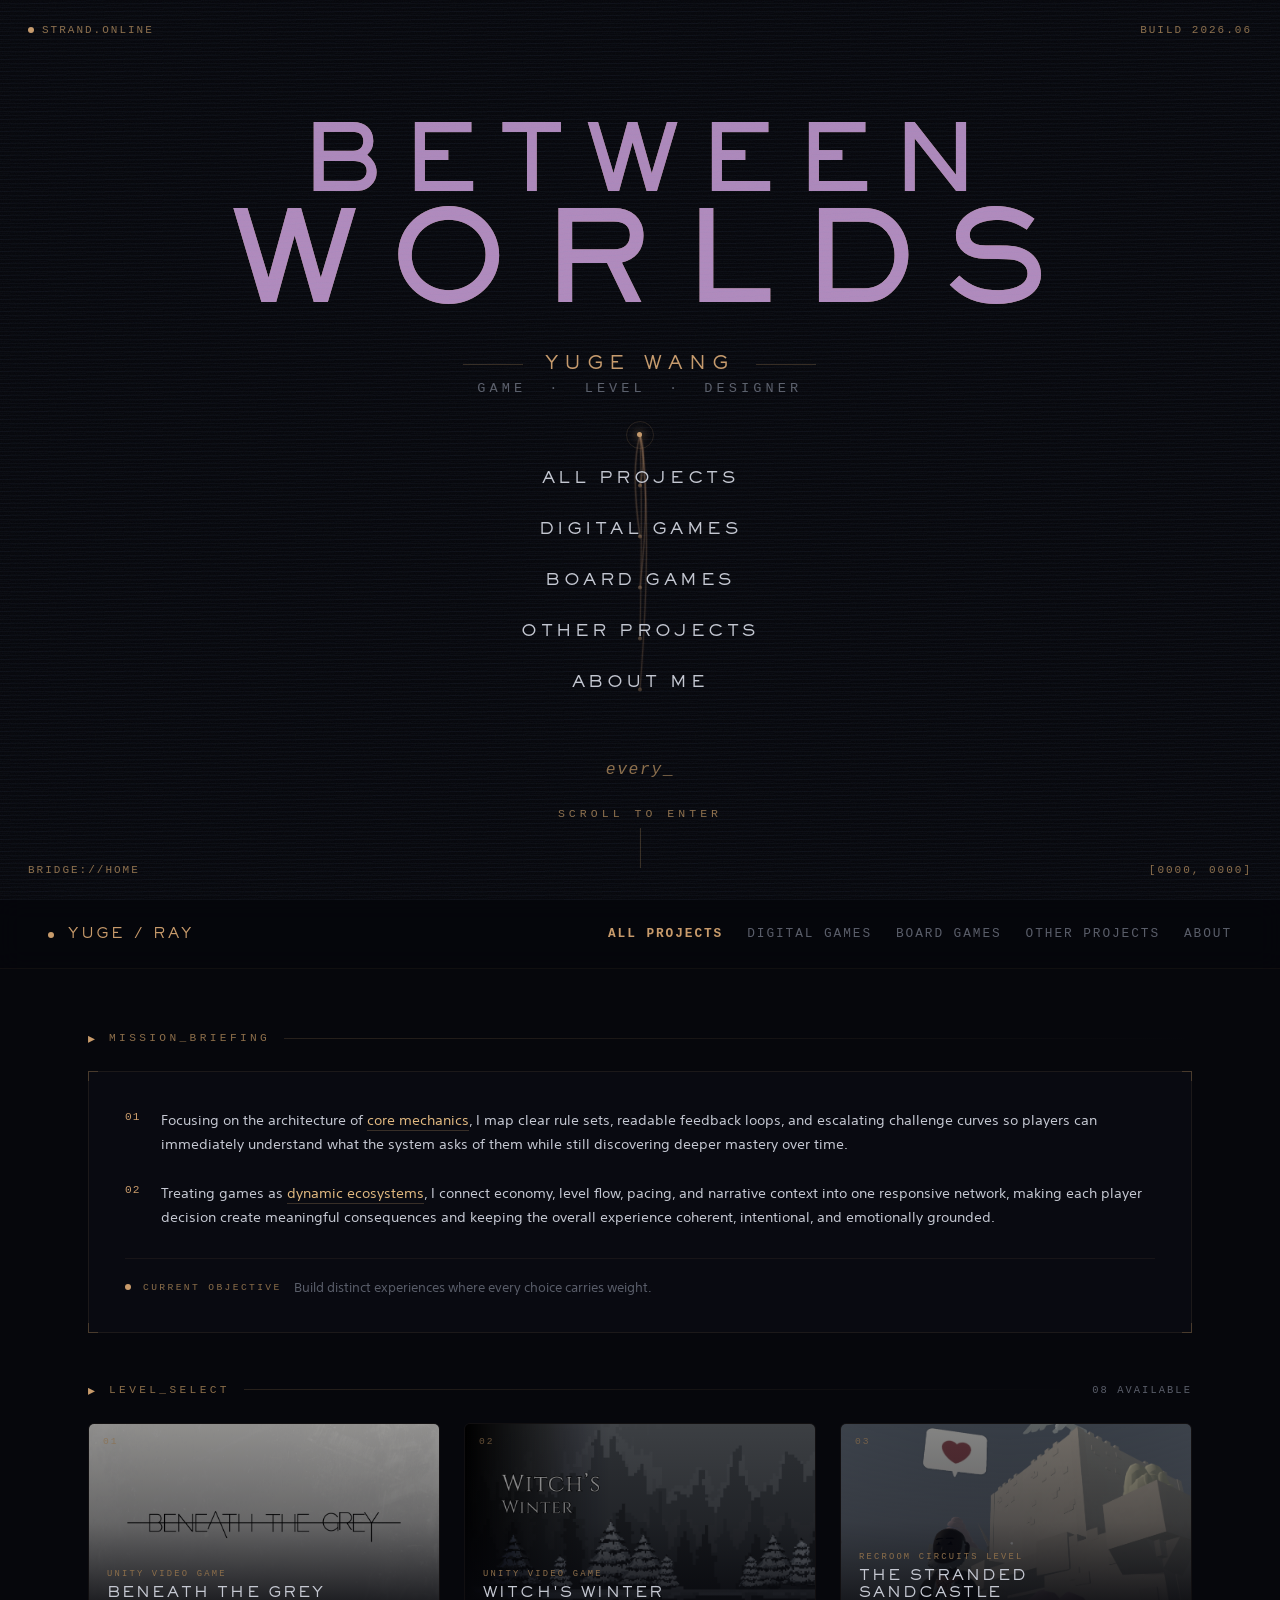
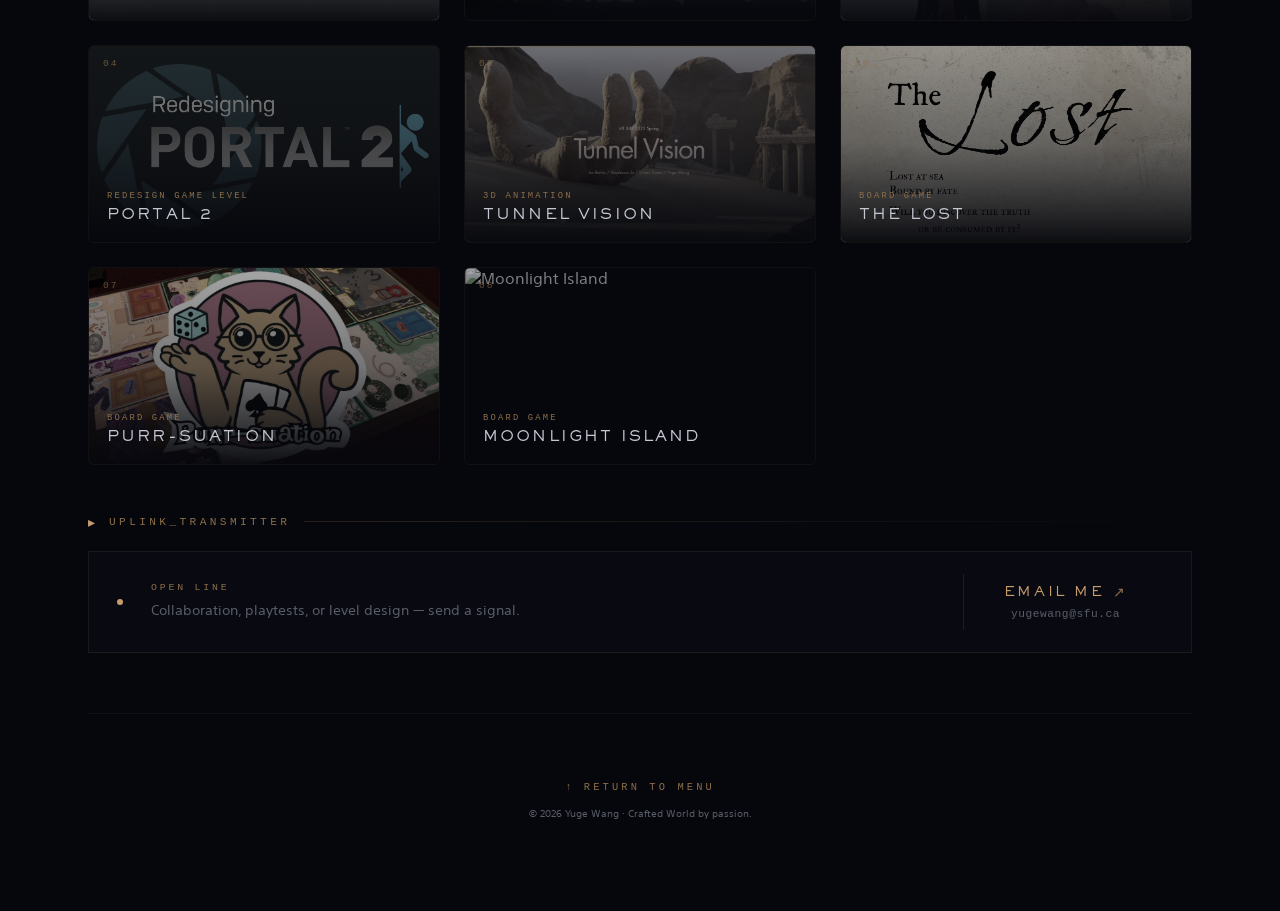
==== commit e512db0d: "1" ====
--- a/index.html
+++ b/index.html
@@ -61,6 +61,7 @@
 
       <!-- strand origin point -->
       <div class="strand-origin anim-fade" style="--d:1s" aria-hidden="true"></div>
+      </div>
 
       <nav class="main-menu anim-fade" style="--d:1.1s" id="mainMenu">
         <a href="#content-start" class="menu-item" data-filter="all">
@@ -88,7 +89,6 @@
       <p class="hero-flavor anim-fade" style="--d:1.6s">
         <span id="typedText"></span><span class="blink-cursor">_</span>
       </p>
-      </div>
     </div>
 
     <a href="#content-start" class="scroll-cta anim-fade" style="--d:2s" id="scrollCta">
--- a/css/home.css
+++ b/css/home.css
@@ -87,6 +87,7 @@
 .hero-webgl canvas {
   display: block;
   width: 100%; height: 100%;
+  filter: brightness(0.78) saturate(0.88);
 }
 
 /* Strand canvas overlay */
@@ -190,7 +191,7 @@
   align-items: center;
   text-align: center;
   padding: 0 20px;
-  gap: 0;
+  gap: 10px;
 }
 .menu-screen-parallax {
   display: flex;
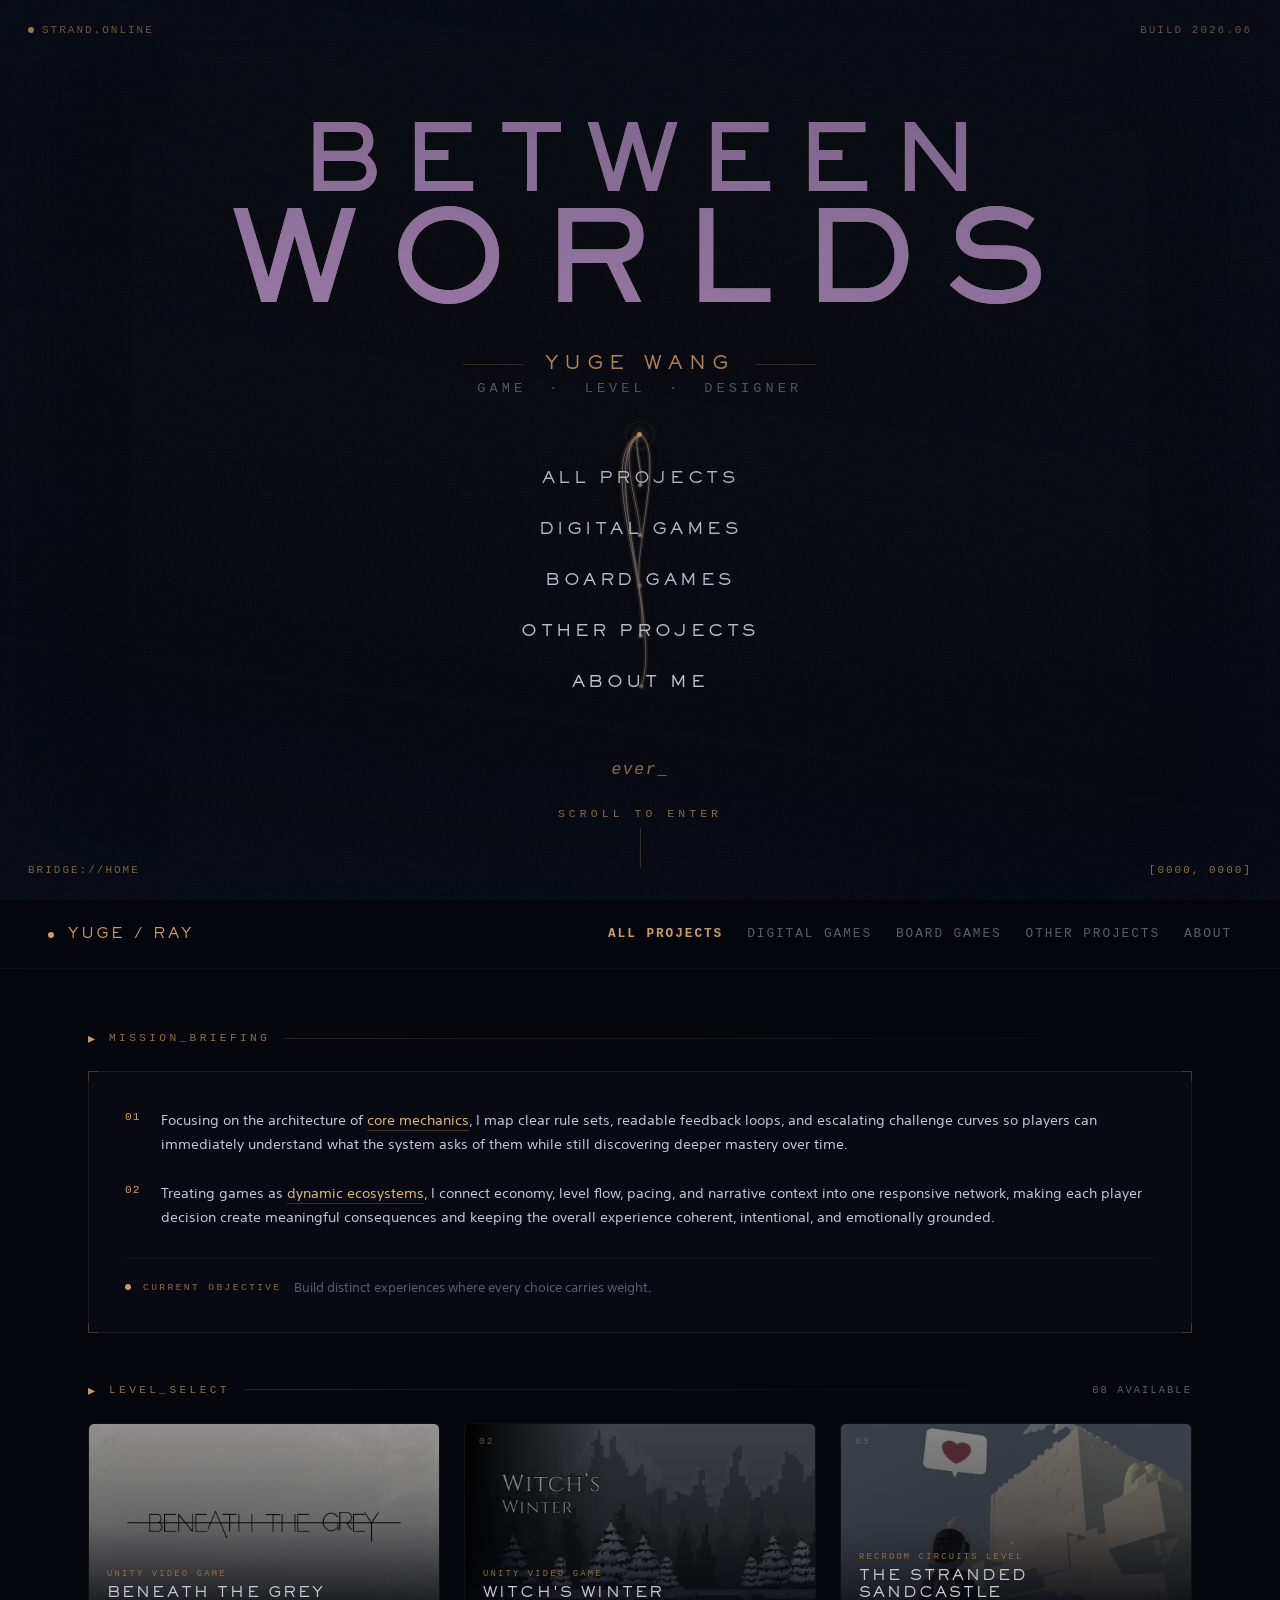
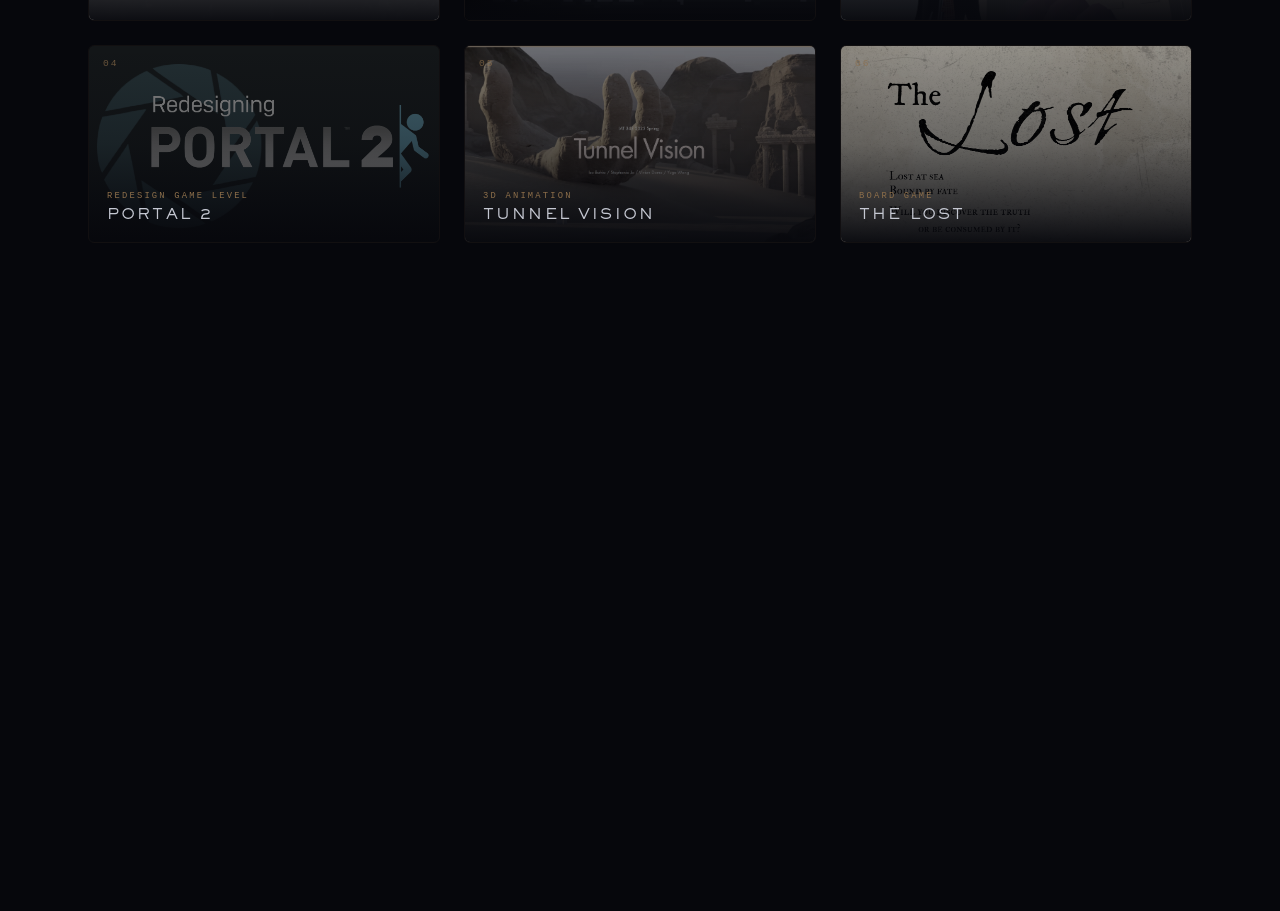
==== commit f4cf0b09: "1" ====
--- a/index.html
+++ b/index.html
@@ -18,7 +18,7 @@
 </head>
 <body>
 
-  <!-- timefall rain layers -->
+  <!-- void / beach atmosphere (no rain) -->
   <div class="timefall" aria-hidden="true"></div>
   <div class="timefall timefall--slow" aria-hidden="true"></div>
   <div class="grain" aria-hidden="true"></div>
--- a/css/home.css
+++ b/css/home.css
@@ -25,36 +25,39 @@
 }
 
 /* ================================================================
-   TIMEFALL RAIN — two CSS layers
+   VOID / BEACH HAZE — slow shelves & depth (not rain)
    ================================================================ */
 .timefall {
   position: fixed; inset: 0;
   pointer-events: none;
   z-index: 9000;
-  background: repeating-linear-gradient(
-    180deg,
-    transparent,
-    transparent 3px,
-    rgba(140, 170, 220, 0.04) 3px,
-    rgba(140, 170, 220, 0.04) 4px
+  background: linear-gradient(
+    188deg,
+    rgba(6, 10, 20, 0.35) 0%,
+    transparent 38%,
+    rgba(10, 16, 30, 0.22) 52%,
+    transparent 72%,
+    rgba(8, 12, 22, 0.28) 100%
   );
-  background-size: 100% 8px;
-  animation: rainFall 0.6s linear infinite;
+  background-size: 100% 220%;
+  animation: voidShelfDrift 26s ease-in-out infinite alternate;
 }
 .timefall--slow {
-  background: repeating-linear-gradient(
-    177deg,
-    transparent,
-    transparent 5px,
-    rgba(120, 150, 200, 0.025) 5px,
-    rgba(120, 150, 200, 0.025) 6px
-  );
-  background-size: 100% 12px;
-  animation: rainFall 1.4s linear infinite;
-}
-@keyframes rainFall {
-  0%   { background-position: 0 0; }
-  100% { background-position: 0 100%; }
+  mix-blend-mode: soft-light;
+  opacity: 0.55;
+  background:
+    radial-gradient(ellipse 95% 55% at 42% 48%, rgba(200, 155, 107, 0.07), transparent 62%),
+    linear-gradient(95deg, transparent 40%, rgba(70, 100, 150, 0.04) 50%, transparent 60%);
+  background-size: 100% 100%, 180% 100%;
+  animation: voidAmberShear 22s ease-in-out infinite alternate;
+}
+@keyframes voidShelfDrift {
+  0%   { background-position: 0% 0%; }
+  100% { background-position: 0% 85%; }
+}
+@keyframes voidAmberShear {
+  0%   { background-position: 0% 0%, 0% 0%; }
+  100% { background-position: 0% 0%, 18% 0%; }
 }
 
 /* film grain */
@@ -62,7 +65,7 @@
   position: fixed; inset: 0;
   pointer-events: none;
   z-index: 9001;
-  opacity: 0.04;
+  opacity: 0.055;
   background: url("data:image/svg+xml,%3Csvg xmlns='http://www.w3.org/2000/svg' width='200' height='200'%3E%3Cfilter id='n'%3E%3CfeTurbulence type='fractalNoise' baseFrequency='0.85' numOctaves='4' stitchTiles='stitch'/%3E%3C/filter%3E%3Crect width='100%25' height='100%25' filter='url(%23n)' opacity='1'/%3E%3C/svg%3E");
 }
 
@@ -87,7 +90,8 @@
 .hero-webgl canvas {
   display: block;
   width: 100%; height: 100%;
-  filter: brightness(0.78) saturate(0.88);
+  /* cold cinematic grade — UI amber stays in HTML layer above */
+  filter: brightness(0.7) saturate(0.58) contrast(1.06) hue-rotate(-14deg);
 }
 
 /* Strand canvas overlay */
@@ -102,16 +106,17 @@
   position: absolute; inset: 0; z-index: 2;
   pointer-events: none;
   background: radial-gradient(
-    ellipse 72% 58% at 50% 42%,
+    ellipse 78% 62% at 50% 40%,
     transparent 0%,
-    rgba(6, 7, 12, 0.28) 58%,
-    rgba(6, 7, 12, 0.88) 100%
+    rgba(5, 8, 16, 0.35) 52%,
+    rgba(4, 6, 14, 0.92) 100%
   );
+  box-shadow: inset 0 0 120px rgba(8, 14, 28, 0.35);
   animation: heroVigPulse 9s ease-in-out infinite alternate;
 }
 @keyframes heroVigPulse {
-  0%   { opacity: 0.88; filter: saturate(1); }
-  100% { opacity: 1; filter: saturate(1.08); }
+  0%   { opacity: 0.9; filter: saturate(0.95); }
+  100% { opacity: 1; filter: saturate(1.02); }
 }
 
 .hero-scan-sweep {
@@ -139,18 +144,18 @@
 .hero-chiral-noise {
   position: absolute; inset: 0; z-index: 2;
   pointer-events: none;
-  mix-blend-mode: overlay;
-  opacity: 0.035;
+  mix-blend-mode: soft-light;
+  opacity: 0.038;
   background: repeating-linear-gradient(
-    178deg,
-    transparent 0 3px,
-    rgba(140, 170, 220, 0.06) 3px 4px
+    94deg,
+    transparent 0 4px,
+    rgba(95, 130, 185, 0.055) 4px 5px
   );
-  animation: chiralDrift 22s linear infinite;
+  animation: chiralDrift 36s linear infinite;
 }
 @keyframes chiralDrift {
-  0%   { transform: translateY(0); }
-  100% { transform: translateY(-80px); }
+  0%   { transform: translateX(0); }
+  100% { transform: translateX(-140px); }
 }
 
 /* ---- HUD corners ---- */
